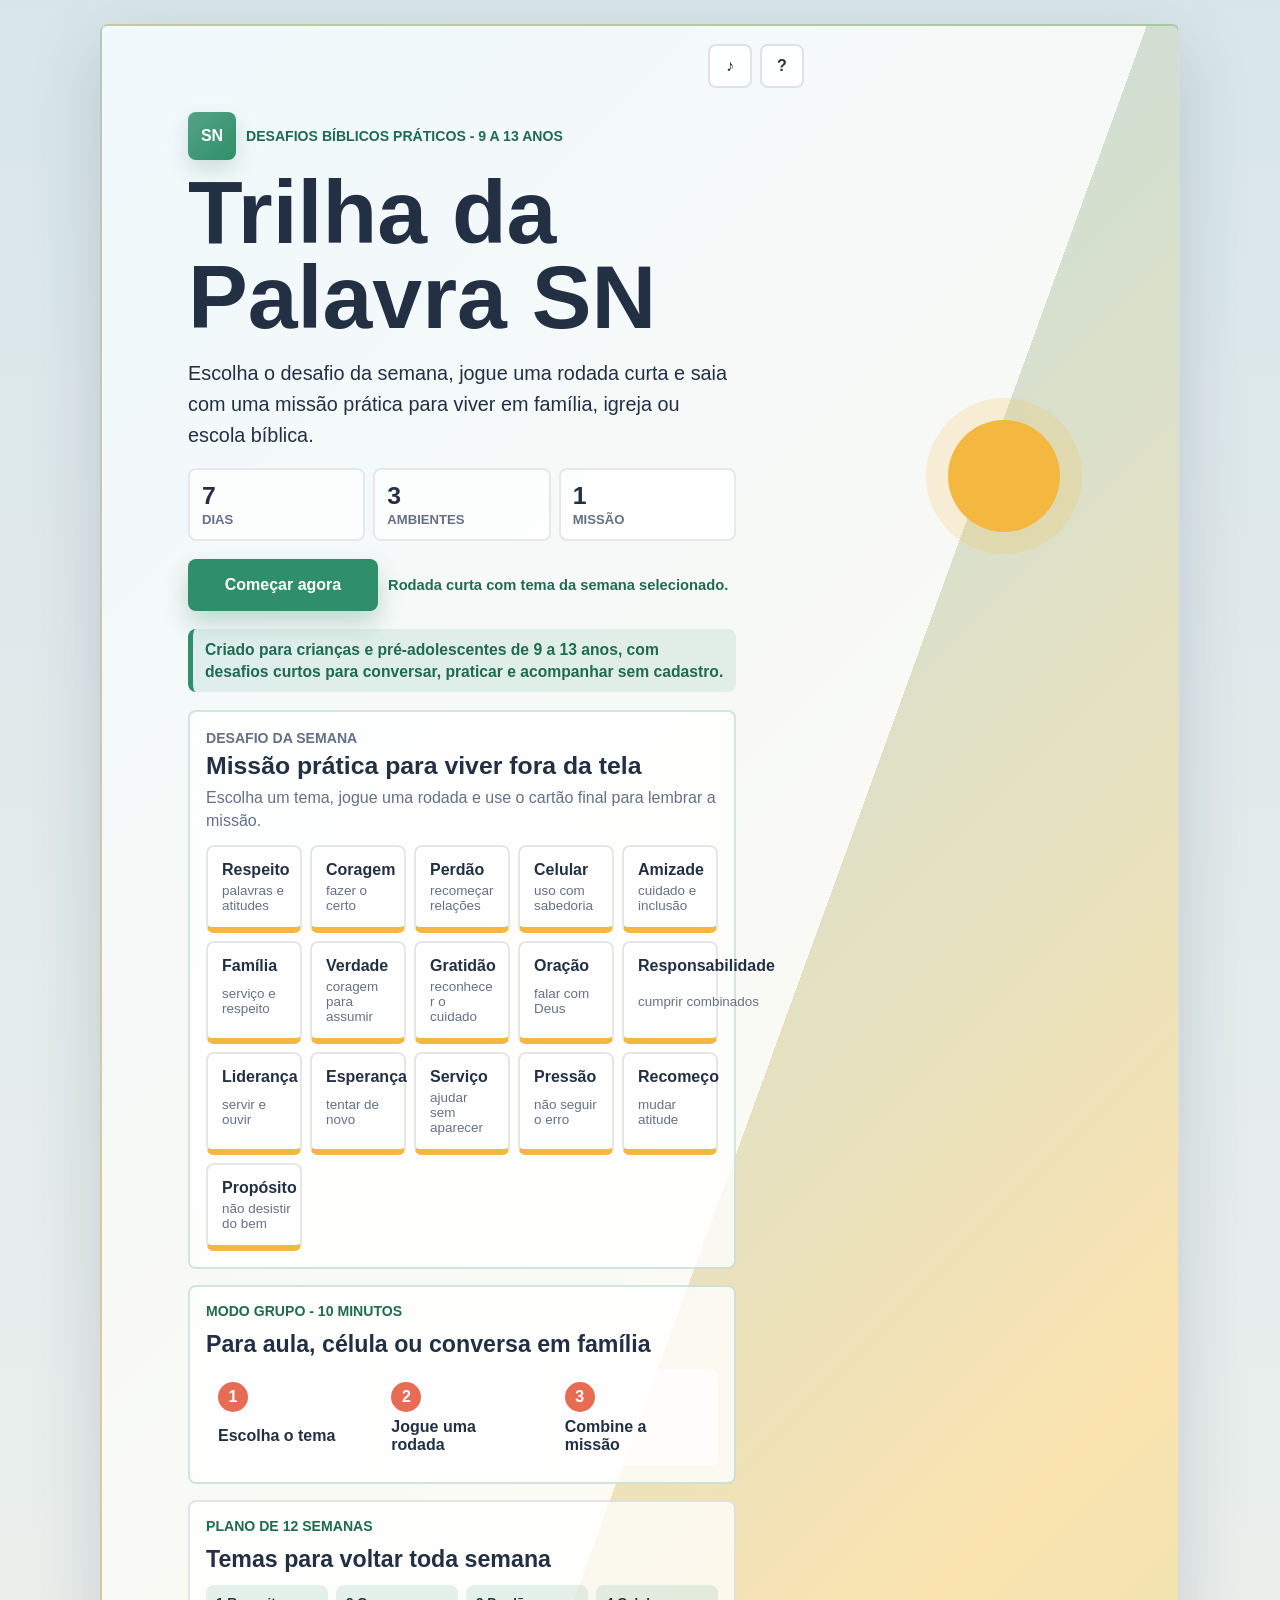
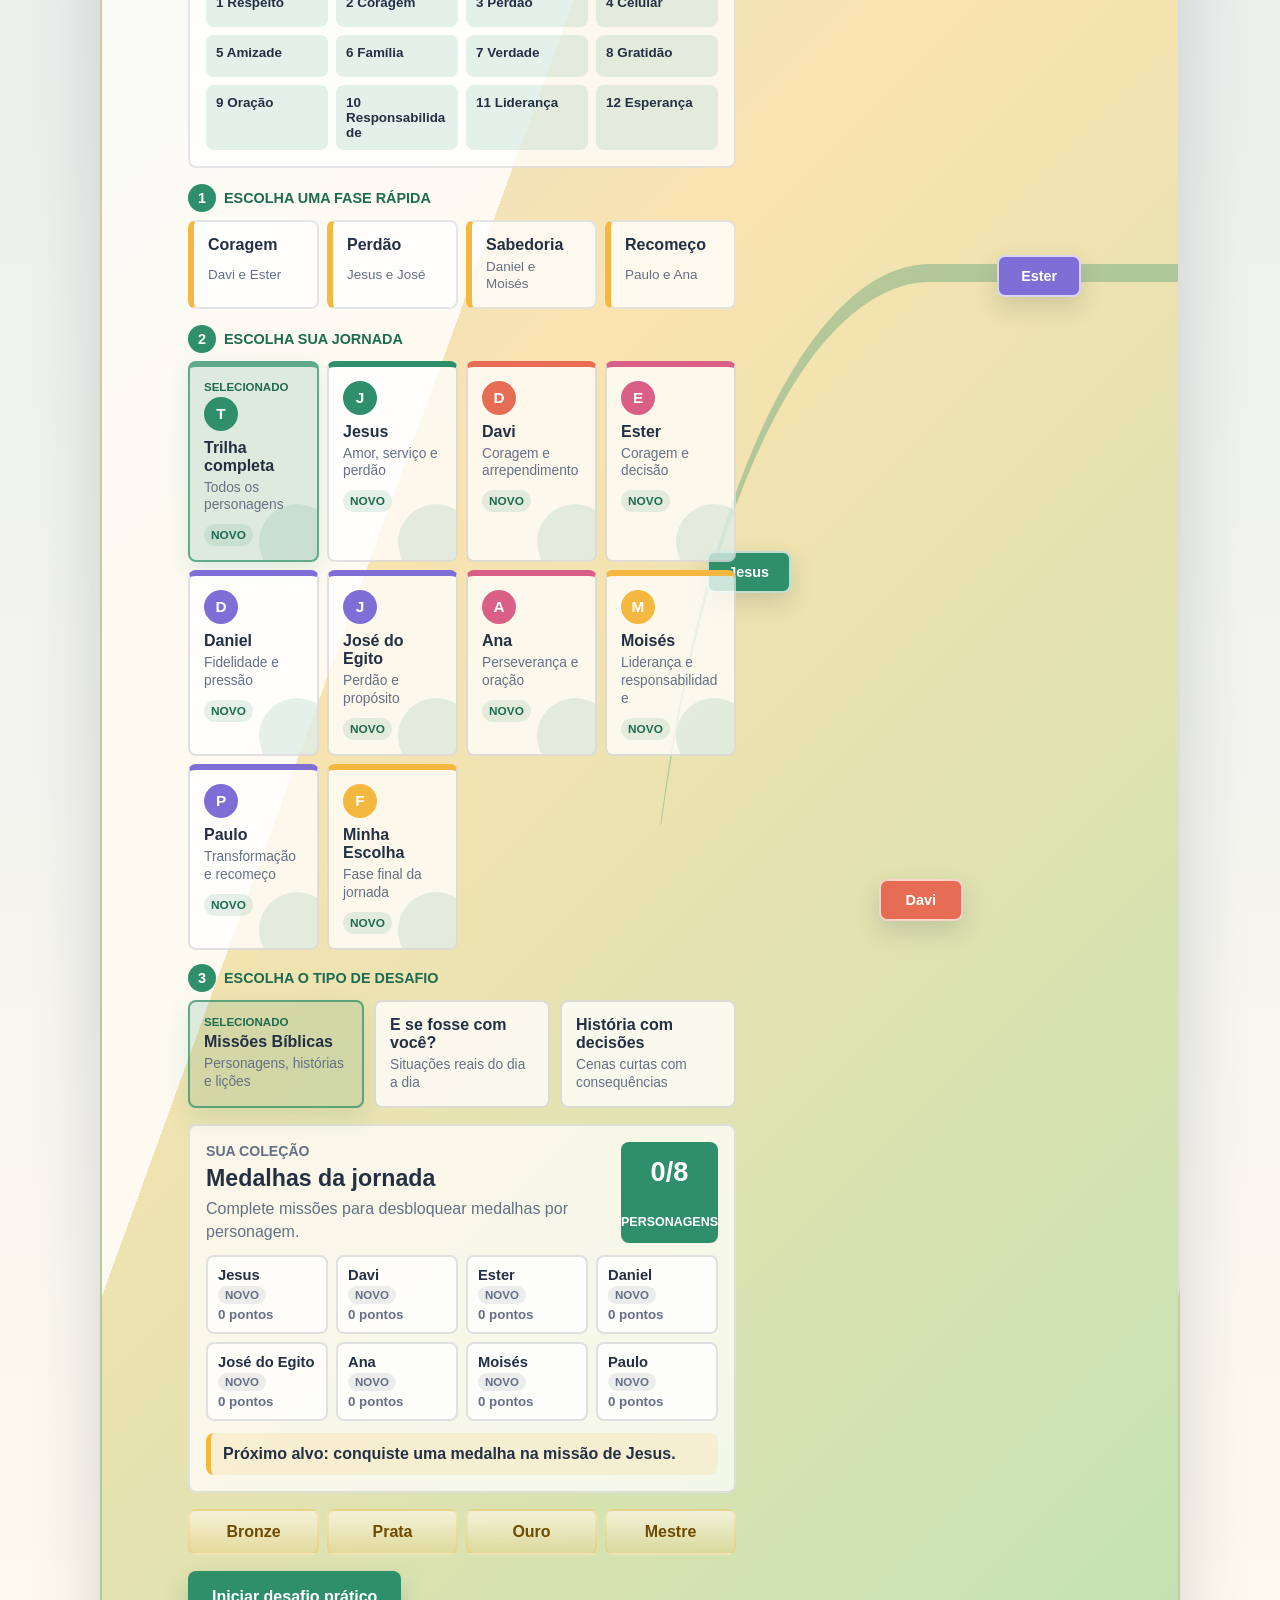
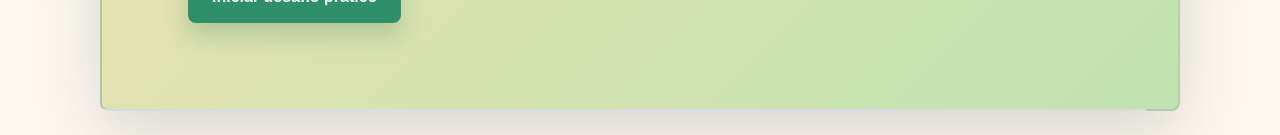
==== index.html @ 9e1eaa2e "Prepare Trilha da Palavra SN for public deployment" ====
﻿<!doctype html>
<html lang="pt-BR">
  <head>
    <meta charset="UTF-8" />
    <meta name="viewport" content="width=device-width, initial-scale=1.0" />
    <meta http-equiv="Cache-Control" content="no-cache, no-store, must-revalidate" />
    <meta http-equiv="Pragma" content="no-cache" />
    <meta http-equiv="Expires" content="0" />
    <title>Trilha da Palavra SN</title>
    <link rel="stylesheet" href="styles.css" />
  </head>
  <body>
    <main class="app">
      <section class="hero" id="startScreen">
        <div class="hero-art" aria-hidden="true">
          <span class="sun"></span><span class="path"></span>
          <span class="marker marker-one">Jesus</span><span class="marker marker-two">Davi</span><span class="marker marker-three">Ester</span>
        </div>
        <div class="hero-content">
          <div class="hero-actions" aria-label="Controles do jogo">
            <button class="icon-button" id="soundToggle" type="button" aria-pressed="false" title="Ativar sons">♪</button>
            <button class="icon-button" id="guideToggle" type="button" aria-expanded="false" aria-controls="guidePanel" title="Modo responsável">?</button>
            <button class="menu-toggle" id="menuToggle" type="button" aria-expanded="false" aria-controls="setupPanel"><span></span><span></span><span></span><strong>Menu</strong></button>
          </div>
          <div class="brand-lockup">
            <span class="brand-mark" aria-hidden="true">SN</span>
            <p class="eyebrow">Desafios bíblicos práticos - 9 a 13 anos</p>
          </div>
          <h1>Trilha da Palavra SN</h1>
          <p class="intro">Escolha o desafio da semana, jogue uma rodada curta e saia com uma missão prática para viver em família, igreja ou escola bíblica.</p>
          <div class="hero-stats" aria-label="Destaques do jogo">
            <span><strong>7</strong> dias</span>
            <span><strong>3</strong> ambientes</span>
            <span><strong>1</strong> missão</span>
          </div>
          <div class="quick-start-panel">
            <button class="primary-button" id="quickStartButton" type="button">Começar agora</button>
            <span>Rodada curta com tema da semana selecionado.</span>
          </div>
          <p class="age-note">Criado para crianças e pré-adolescentes de 9 a 13 anos, com desafios curtos para conversar, praticar e acompanhar sem cadastro.</p>
          <section class="guide-panel hidden" id="guidePanel" aria-labelledby="guideTitle">
            <div>
              <p class="eyebrow">Modo família, igreja e escola</p>
              <h2 id="guideTitle">Roteiro rápido de aplicação</h2>
              <p>O jogo não tem login, chat, anúncios, compras ou coleta de dados pessoais. O progresso fica apenas neste navegador.</p>
            </div>
            <ul>
              <li>Escolha o desafio da semana e jogue uma rodada curta.</li>
              <li>Leia o feedback e combine uma missão prática para os próximos dias.</li>
              <li>No grupo, peça que cada participante conte como viveu a missão.</li>
            </ul>
            <div class="leader-note">
              <strong>Roteiro do líder:</strong>
              <span>2 min para escolher o tema, 5 min para jogar, 3 min para combinar a missão e o retorno da semana.</span>
            </div>
          </section>
          <section class="weekly-panel" aria-labelledby="weeklyTitle">
            <div>
              <p class="eyebrow">Desafio da semana</p>
              <h2 id="weeklyTitle">Missão prática para viver fora da tela</h2>
              <p id="weeklyDescription">Escolha um tema, jogue uma rodada e use o cartão final para lembrar a missão.</p>
            </div>
            <div class="weekly-actions" id="weeklyActions" aria-label="Temas da semana">
              <button class="weekly-card active" type="button" data-weekly="respeito"><strong>Respeito</strong><span>palavras e atitudes</span></button>
              <button class="weekly-card" type="button" data-weekly="coragem"><strong>Coragem</strong><span>fazer o certo</span></button>
              <button class="weekly-card" type="button" data-weekly="perdao"><strong>Perdão</strong><span>recomeçar relações</span></button>
              <button class="weekly-card" type="button" data-weekly="celular"><strong>Celular</strong><span>uso com sabedoria</span></button>
              <button class="weekly-card" type="button" data-weekly="amizade"><strong>Amizade</strong><span>cuidado e inclusão</span></button>
              <button class="weekly-card" type="button" data-weekly="familia"><strong>Família</strong><span>serviço e respeito</span></button>
              <button class="weekly-card" type="button" data-weekly="verdade"><strong>Verdade</strong><span>coragem para assumir</span></button>
              <button class="weekly-card" type="button" data-weekly="gratidao"><strong>Gratidão</strong><span>reconhecer o cuidado</span></button>
              <button class="weekly-card" type="button" data-weekly="oracao"><strong>Oração</strong><span>falar com Deus</span></button>
              <button class="weekly-card" type="button" data-weekly="responsabilidade"><strong>Responsabilidade</strong><span>cumprir combinados</span></button>
              <button class="weekly-card" type="button" data-weekly="lideranca"><strong>Liderança</strong><span>servir e ouvir</span></button>
              <button class="weekly-card" type="button" data-weekly="esperanca"><strong>Esperança</strong><span>tentar de novo</span></button>
              <button class="weekly-card" type="button" data-weekly="servico"><strong>Serviço</strong><span>ajudar sem aparecer</span></button>
              <button class="weekly-card" type="button" data-weekly="pressao"><strong>Pressão</strong><span>não seguir o erro</span></button>
              <button class="weekly-card" type="button" data-weekly="recomeco"><strong>Recomeço</strong><span>mudar atitude</span></button>
              <button class="weekly-card" type="button" data-weekly="proposito"><strong>Propósito</strong><span>não desistir do bem</span></button>
            </div>
          </section>
          <section class="group-panel" aria-labelledby="groupTitle">
            <p class="eyebrow">Modo grupo - 10 minutos</p>
            <h2 id="groupTitle">Para aula, célula ou conversa em família</h2>
            <div class="group-steps" aria-label="Roteiro de aplicação em grupo">
              <span><strong>1</strong> Escolha o tema</span>
              <span><strong>2</strong> Jogue uma rodada</span>
              <span><strong>3</strong> Combine a missão</span>
            </div>
          </section>
          <section class="calendar-panel" aria-labelledby="calendarTitle">
            <p class="eyebrow">Plano de 12 semanas</p>
            <h2 id="calendarTitle">Temas para voltar toda semana</h2>
            <div class="calendar-grid" aria-label="Calendário de desafios">
              <span>1 Respeito</span><span>2 Coragem</span><span>3 Perdão</span><span>4 Celular</span>
              <span>5 Amizade</span><span>6 Família</span><span>7 Verdade</span><span>8 Gratidão</span>
              <span>9 Oração</span><span>10 Responsabilidade</span><span>11 Liderança</span><span>12 Esperança</span>
            </div>
          </section>
          <section class="phase-panel" aria-labelledby="phaseTitle">
            <div class="section-label"><span>1</span><strong id="phaseTitle">Escolha uma fase rápida</strong></div>
            <div class="phase-track" id="phaseTrack" aria-label="Fases rápidas">
              <button class="phase-card" type="button" data-phase="coragem"><strong>Coragem</strong><span>Davi e Ester</span></button>
              <button class="phase-card" type="button" data-phase="perdao"><strong>Perdão</strong><span>Jesus e José</span></button>
              <button class="phase-card" type="button" data-phase="sabedoria"><strong>Sabedoria</strong><span>Daniel e Moisés</span></button>
              <button class="phase-card" type="button" data-phase="recomeco"><strong>Recomeço</strong><span>Paulo e Ana</span></button>
            </div>
          </section>
          <div class="setup-panel" id="setupPanel">
            <div class="section-label"><span>2</span><strong>Escolha sua jornada</strong></div>
            <div class="mission-map" aria-label="Mapa de missões">
              <button class="mission-card active" type="button" data-mission="all" data-accent="trail"><span class="mission-symbol">T</span><strong>Trilha completa</strong><span>Todos os personagens</span><small class="mission-status">Novo</small></button>
              <button class="mission-card" type="button" data-mission="Jesus" data-accent="jesus"><span class="mission-symbol">J</span><strong>Jesus</strong><span>Amor, serviço e perdão</span><small class="mission-status">Novo</small></button>
              <button class="mission-card" type="button" data-mission="Davi" data-accent="davi"><span class="mission-symbol">D</span><strong>Davi</strong><span>Coragem e arrependimento</span><small class="mission-status">Novo</small></button>
              <button class="mission-card" type="button" data-mission="Ester" data-accent="ester"><span class="mission-symbol">E</span><strong>Ester</strong><span>Coragem e decisão</span><small class="mission-status">Novo</small></button>
              <button class="mission-card" type="button" data-mission="Daniel" data-accent="daniel"><span class="mission-symbol">D</span><strong>Daniel</strong><span>Fidelidade e pressão</span><small class="mission-status">Novo</small></button>
              <button class="mission-card" type="button" data-mission="José do Egito" data-accent="jose"><span class="mission-symbol">J</span><strong>José do Egito</strong><span>Perdão e propósito</span><small class="mission-status">Novo</small></button>
              <button class="mission-card" type="button" data-mission="Ana" data-accent="ana"><span class="mission-symbol">A</span><strong>Ana</strong><span>Perseverança e oração</span><small class="mission-status">Novo</small></button>
              <button class="mission-card" type="button" data-mission="Moisés" data-accent="moises"><span class="mission-symbol">M</span><strong>Moisés</strong><span>Liderança e responsabilidade</span><small class="mission-status">Novo</small></button>
              <button class="mission-card" type="button" data-mission="Paulo" data-accent="paulo"><span class="mission-symbol">P</span><strong>Paulo</strong><span>Transformação e recomeço</span><small class="mission-status">Novo</small></button>
              <button class="mission-card" type="button" data-mission="Minha Escolha" data-accent="final"><span class="mission-symbol">F</span><strong>Minha Escolha</strong><span>Fase final da jornada</span><small class="mission-status">Novo</small></button>
            </div>
            <div class="section-label"><span>3</span><strong>Escolha o tipo de desafio</strong></div>
            <div class="mode-picker" aria-label="Escolha o modo de jogo">
              <button class="mode-button active" type="button" data-mode="bible"><strong>Missões Bíblicas</strong><span>Personagens, histórias e lições</span></button>
              <button class="mode-button" type="button" data-mode="life"><strong>E se fosse com você?</strong><span>Situações reais do dia a dia</span></button>
              <button class="mode-button" type="button" data-mode="story"><strong>História com decisões</strong><span>Cenas curtas com consequências</span></button>
            </div>
          </div>
          <section class="collection-panel" aria-labelledby="collectionTitle">
            <div>
              <p class="eyebrow">Sua coleção</p>
              <h2 id="collectionTitle">Medalhas da jornada</h2>
              <p id="collectionSummary">Complete missões para desbloquear medalhas por personagem.</p>
            </div>
            <div class="collection-stats" aria-label="Resumo do progresso">
              <strong id="collectionTotal">0/8</strong>
              <span>personagens</span>
            </div>
            <div class="collection-grid" id="collectionGrid" aria-label="Coleção de personagens"></div>
            <div class="next-goal" id="nextGoal">Próximo alvo: escolha uma missão e busque sua primeira medalha.</div>
          </section>
          <section class="reward-preview" aria-label="Recompensas do jogo">
            <span>Bronze</span><span>Prata</span><span>Ouro</span><span>Mestre</span>
          </section>
          <button class="primary-button" id="startButton">Iniciar desafio prático</button>
        </div>
      </section>
      <section class="game hidden" id="gameScreen" aria-live="polite">
        <header class="topbar"><div><p class="label" id="phaseText">Missão</p><h2 id="themeText">Jesus</h2></div><div class="score-grid"><div class="score" aria-label="Pontuação"><span id="scoreText">0</span><span>pontos</span></div><div class="score streak" aria-label="Sequência de acertos"><span id="streakText">0</span><span>combo</span></div></div></header>
        <section class="mission-strip" aria-label="Resumo do desafio atual">
          <div class="challenge-badge" id="challengeBadge">Desafio da semana</div>
          <div class="stage-track" id="stageTrack" aria-label="Etapas da missão"></div>
        </section>
        <div class="progress-shell" aria-label="Progresso"><div class="progress-bar" id="progressBar"></div></div>
        <article class="question-panel"><p class="question-count" id="questionCount">Pergunta 1 de 10</p><div class="character-scene" id="characterScene"><div class="character-avatar" id="characterAvatar">J</div><div class="speech-bubble"><strong id="characterName">Jesus</strong><span id="characterLine">Escolha uma atitude que mostre amor em ação.</span></div></div><h3 id="questionText"></h3><button class="hint-button" id="hintButton" type="button">Preciso de uma dica</button><div class="hint-box hidden" id="hintBox"></div><div class="answers" id="answers"></div><div class="feedback hidden" id="feedback"></div><button class="next-button hidden" id="nextButton">Próxima</button></article>
      </section>
      <section class="result hidden" id="resultScreen"><div class="reward-burst" aria-hidden="true"><span></span><span></span><span></span></div><div class="result-badge" id="resultScore">0 pontos</div><p class="eyebrow" id="resultLevel">Aprendiz</p><h2 id="resultTitle">Desafio concluído</h2><p id="resultMessage"></p><div class="achievement-list" id="achievementList" aria-label="Conquistas da rodada"></div><div class="mission" id="dailyMission"></div><article class="share-card" id="shareCard" aria-labelledby="shareTitle"><div class="share-ribbon">Trilha da Palavra SN</div><p class="eyebrow">Cartão da missão</p><h3 id="shareTitle">Missão da semana</h3><div class="share-meta"><span id="shareSeal">Selo Aprendiz</span><span id="shareTheme">Desafio Respeito</span></div><p id="shareText">Completei um desafio bíblico prático na Trilha da Palavra SN.</p></article><div class="result-actions"><button class="primary-button" id="downloadShareButton" type="button">Salvar cartão PNG</button><button class="primary-button" id="copyShareButton" type="button">Copiar cartão</button><button class="primary-button" id="continueButton">Continuar jornada</button><button class="secondary-button" id="restartButton">Jogar de novo</button></div></section>
    </main>
    <script src="data.js?v=20260505-4"></script>
    <script src="script.js?v=20260505-4"></script>
  </body>
</html>
---- styles.css ----
:root {
  --ink: #233044;
  --muted: #657086;
  --paper: #fffaf0;
  --leaf: #2f8f6b;
  --leaf-dark: #1f6b51;
  --gold: #f4b73f;
  --coral: #e66d54;
  --water: #4f9ed4;
  --violet: #7f6ed6;
  --rose: #d95f86;
  --sky: #3387b8;
  --line: rgba(35, 48, 68, 0.14);
  --shadow: 0 24px 70px rgba(35, 48, 68, 0.18);
  --mission: #2f8f6b;
  --mission-soft: rgba(47, 143, 107, 0.14);
}

* {
  box-sizing: border-box;
}

body {
  min-height: 100vh;
  margin: 0;
  font-family: Arial, Helvetica, sans-serif;
  color: var(--ink);
  background:
    linear-gradient(180deg, rgba(79, 158, 212, 0.22), rgba(255, 250, 240, 0.78)),
    var(--paper);
}

body[data-screen="game"] {
  background:
    linear-gradient(180deg, rgba(47, 143, 107, 0.12), rgba(255, 250, 240, 0.94)),
    var(--paper);
}

body[data-mission="noe"] {
  --mission: var(--water);
  --mission-soft: rgba(79, 158, 212, 0.16);
}

body[data-mission="moises"] {
  --mission: var(--gold);
  --mission-soft: rgba(244, 183, 63, 0.18);
}

body[data-mission="jesus"] {
  --mission: var(--leaf);
  --mission-soft: rgba(47, 143, 107, 0.16);
}

body[data-mission="paulo"] {
  --mission: var(--violet);
  --mission-soft: rgba(127, 110, 214, 0.16);
}

body[data-mission="joao"] {
  --mission: var(--sky);
  --mission-soft: rgba(51, 135, 184, 0.16);
}

body[data-mission="ester"],
body[data-mission="ana"] {
  --mission: var(--rose);
  --mission-soft: rgba(217, 95, 134, 0.16);
}

body[data-mission="daniel"],
body[data-mission="jose-do-egito"] {
  --mission: var(--violet);
  --mission-soft: rgba(127, 110, 214, 0.16);
}

body[data-mission="minha-escolha"] {
  --mission: var(--gold);
  --mission-soft: rgba(244, 183, 63, 0.18);
}

body[data-mission="davi"],
body[data-mission="cena-de-coragem"] {
  --mission: var(--coral);
  --mission-soft: rgba(230, 109, 84, 0.16);
}

body[data-mission="sansao"] {
  --mission: var(--rose);
  --mission-soft: rgba(217, 95, 134, 0.16);
}

button {
  font: inherit;
}

button:focus-visible {
  outline: 4px solid rgba(244, 183, 63, 0.9);
  outline-offset: 3px;
}

.app {
  min-height: 100vh;
  display: grid;
  place-items: center;
  padding: 24px;
}

.hidden {
  display: none !important;
}

.sr-only {
  position: absolute;
  width: 1px;
  height: 1px;
  overflow: hidden;
  clip: rect(0, 0, 0, 0);
  white-space: nowrap;
}

.hero,
.game,
.result {
  width: min(980px, 100%);
}

.hero {
  position: relative;
  overflow: hidden;
  min-height: min(720px, calc(100vh - 48px));
  border: 2px solid var(--line);
  border-radius: 8px;
  background:
    linear-gradient(110deg, rgba(255, 255, 255, 0.88) 0 46%, rgba(255, 250, 240, 0.36) 46%),
    linear-gradient(135deg, #84cbea, #f7d68c 55%, #9ed58f);
  box-shadow: var(--shadow);
}

.hero-art {
  position: absolute;
  inset: 0;
  pointer-events: none;
}

.sun {
  position: absolute;
  width: 112px;
  height: 112px;
  right: 11%;
  top: 12%;
  border-radius: 50%;
  background: var(--gold);
  box-shadow: 0 0 0 22px rgba(244, 183, 63, 0.18);
}

.path {
  position: absolute;
  right: -4%;
  bottom: -10%;
  width: 54%;
  height: 54%;
  border: 18px solid rgba(47, 143, 107, 0.32);
  border-left: 0;
  border-bottom: 0;
  border-radius: 50% 0 0 0;
}

.marker {
  position: absolute;
  display: grid;
  place-items: center;
  min-width: 84px;
  min-height: 42px;
  padding: 8px 12px;
  border: 2px solid rgba(255, 255, 255, 0.7);
  border-radius: 8px;
  color: white;
  font-size: 0.9rem;
  font-weight: 900;
  background: var(--leaf);
  box-shadow: 0 10px 24px rgba(35, 48, 68, 0.16);
}

.marker-one {
  right: 36%;
  bottom: 34%;
}

.marker-two {
  right: 20%;
  bottom: 24%;
  background: var(--coral);
}

.marker-three {
  right: 9%;
  bottom: 43%;
  background: var(--violet);
}

.hero-content {
  position: relative;
  z-index: 1;
  width: min(650px, 100%);
  padding: clamp(34px, 8vw, 86px);
}

.hero-actions {
  position: absolute;
  top: 18px;
  right: 18px;
  z-index: 4;
  display: flex;
  align-items: center;
  gap: 8px;
}

.icon-button {
  display: grid;
  place-items: center;
  width: 44px;
  height: 44px;
  border: 2px solid var(--line);
  border-radius: 8px;
  color: var(--ink);
  font-weight: 900;
  background: rgba(255, 255, 255, 0.9);
  cursor: pointer;
}

.icon-button[aria-pressed="true"] {
  color: white;
  border-color: var(--leaf);
  background: var(--leaf);
}

.menu-toggle {
  display: none;
}

.brand-lockup {
  display: flex;
  align-items: center;
  gap: 10px;
}

.brand-mark {
  display: grid;
  place-items: center;
  width: 48px;
  height: 48px;
  border-radius: 8px;
  color: white;
  font-weight: 900;
  background:
    linear-gradient(135deg, rgba(255, 255, 255, 0.18), transparent),
    var(--leaf);
  box-shadow: 0 10px 22px rgba(31, 107, 81, 0.18);
}

.eyebrow,
.label,
.question-count {
  margin: 0;
  color: var(--leaf-dark);
  font-size: 0.88rem;
  font-weight: 900;
  text-transform: uppercase;
  letter-spacing: 0;
}

h1,
h2,
h3,
p,
span {
  overflow-wrap: anywhere;
}

h1 {
  max-width: 11ch;
  margin: 10px 0 18px;
  font-size: clamp(3rem, 7vw, 5.8rem);
  line-height: 0.95;
  letter-spacing: 0;
}

.intro {
  max-width: 570px;
  margin: 0 0 18px;
  color: var(--ink);
  font-size: clamp(1.05rem, 2.2vw, 1.24rem);
  line-height: 1.55;
}

.age-note {
  max-width: 560px;
  margin: 0 0 18px;
  padding: 10px 12px;
  border-left: 5px solid var(--leaf);
  border-radius: 8px;
  color: var(--leaf-dark);
  font-size: 0.98rem;
  font-weight: 800;
  line-height: 1.35;
  background: rgba(47, 143, 107, 0.11);
}

.quick-start-panel {
  display: flex;
  align-items: center;
  flex-wrap: wrap;
  gap: 10px;
  max-width: 560px;
  margin: 0 0 18px;
}

.quick-start-panel .primary-button {
  min-width: 190px;
}

.quick-start-panel span {
  color: var(--leaf-dark);
  font-size: 0.92rem;
  font-weight: 900;
  line-height: 1.3;
}

.hero-stats {
  display: grid;
  grid-template-columns: repeat(3, minmax(0, 1fr));
  gap: 8px;
  max-width: 560px;
  margin: 0 0 18px;
}

.hero-stats span {
  display: grid;
  gap: 2px;
  min-height: 68px;
  padding: 12px;
  border: 2px solid rgba(35, 48, 68, 0.1);
  border-radius: 8px;
  color: var(--muted);
  font-size: 0.82rem;
  font-weight: 900;
  text-transform: uppercase;
  background: rgba(255, 255, 255, 0.72);
}

.hero-stats strong {
  color: var(--ink);
  font-size: 1.55rem;
}

.guide-panel,
.weekly-panel,
.group-panel,
.phase-panel,
.reward-preview {
  max-width: 720px;
  margin: 16px 0;
}

.weekly-panel,
.group-panel,
.guide-panel {
  display: grid;
  gap: 12px;
  padding: 16px;
  border: 2px solid rgba(47, 143, 107, 0.22);
  border-radius: 8px;
  background: rgba(255, 255, 255, 0.78);
}

.guide-panel h2 {
  margin: 4px 0 6px;
  font-size: 1.45rem;
}

.guide-panel p,
.guide-panel ul {
  margin: 0;
  color: var(--muted);
  line-height: 1.45;
}

.guide-panel ul {
  padding-left: 18px;
}

.leader-note {
  display: grid;
  gap: 4px;
  padding: 12px;
  border-left: 5px solid var(--coral);
  border-radius: 8px;
  background: rgba(230, 109, 84, 0.12);
}

.leader-note strong {
  color: var(--ink);
}

.leader-note span {
  color: var(--muted);
  line-height: 1.35;
}

.weekly-panel h2 {
  margin: 4px 0 6px;
  font-size: 1.55rem;
}

.weekly-panel p {
  margin: 0;
  color: var(--muted);
  line-height: 1.45;
}

.weekly-actions {
  display: grid;
  grid-template-columns: repeat(5, minmax(0, 1fr));
  gap: 8px;
}

.weekly-card {
  display: grid;
  gap: 4px;
  min-height: 78px;
  padding: 14px;
  border: 2px solid rgba(35, 48, 68, 0.12);
  border-bottom: 6px solid var(--gold);
  border-radius: 8px;
  color: var(--ink);
  text-align: left;
  background: rgba(255, 255, 255, 0.78);
  cursor: pointer;
}

.weekly-card strong {
  font-size: 1rem;
}

.weekly-card span {
  color: var(--muted);
  font-size: 0.84rem;
}

.weekly-card.active {
  border-color: rgba(47, 143, 107, 0.72);
  border-bottom-color: var(--leaf);
  background: rgba(47, 143, 107, 0.14);
}

.group-panel h2 {
  margin: 0;
  font-size: 1.45rem;
}

.group-steps {
  display: grid;
  grid-template-columns: repeat(3, minmax(0, 1fr));
  gap: 8px;
}

.group-steps span {
  display: grid;
  gap: 6px;
  min-height: 72px;
  padding: 12px;
  border-radius: 8px;
  color: var(--ink);
  font-weight: 900;
  background: rgba(255, 255, 255, 0.74);
}

.group-steps strong {
  display: grid;
  place-items: center;
  width: 30px;
  height: 30px;
  border-radius: 50%;
  color: white;
  background: var(--coral);
}

.calendar-panel {
  display: grid;
  gap: 12px;
  max-width: 720px;
  margin: 16px 0;
  padding: 16px;
  border: 2px solid rgba(35, 48, 68, 0.12);
  border-radius: 8px;
  background: rgba(255, 255, 255, 0.74);
}

.calendar-panel h2 {
  margin: 0;
  font-size: 1.45rem;
}

.calendar-grid {
  display: grid;
  grid-template-columns: repeat(4, minmax(0, 1fr));
  gap: 8px;
}

.calendar-grid span {
  min-height: 42px;
  padding: 10px;
  border-radius: 8px;
  color: var(--ink);
  font-size: 0.84rem;
  font-weight: 900;
  background: rgba(47, 143, 107, 0.12);
}

.phase-track {
  display: grid;
  grid-template-columns: repeat(4, minmax(0, 1fr));
  gap: 8px;
}

.phase-card {
  display: grid;
  gap: 4px;
  min-height: 88px;
  padding: 14px;
  border: 2px solid rgba(35, 48, 68, 0.12);
  border-left: 6px solid var(--gold);
  border-radius: 8px;
  color: var(--ink);
  text-align: left;
  background: rgba(255, 255, 255, 0.78);
  cursor: pointer;
}

.phase-card strong {
  font-size: 1rem;
}

.phase-card span {
  color: var(--muted);
  font-size: 0.84rem;
  line-height: 1.3;
}

.phase-card.active {
  border-color: rgba(47, 143, 107, 0.72);
  border-left-color: var(--leaf);
  background: rgba(47, 143, 107, 0.14);
}

.section-label {
  display: flex;
  align-items: center;
  gap: 8px;
  margin: 14px 0 8px;
  color: var(--leaf-dark);
  font-size: 0.9rem;
  font-weight: 900;
  text-transform: uppercase;
}

.section-label span {
  display: grid;
  place-items: center;
  width: 28px;
  height: 28px;
  border-radius: 50%;
  color: white;
  background: var(--leaf);
}

.mode-picker {
  display: grid;
  grid-template-columns: repeat(3, minmax(0, 1fr));
  gap: 10px;
  max-width: 620px;
  margin-bottom: 14px;
}

.setup-panel {
  display: block;
}

.mission-map {
  display: grid;
  grid-template-columns: repeat(4, minmax(0, 1fr));
  gap: 8px;
  max-width: 720px;
  margin-bottom: 12px;
}

.mode-button,
.mission-card {
  display: grid;
  gap: 4px;
  padding: 14px;
  border: 2px solid var(--line);
  border-radius: 8px;
  color: var(--ink);
  text-align: left;
  background: rgba(255, 255, 255, 0.76);
  cursor: pointer;
}

.mode-button {
  min-height: 86px;
}

.mission-card {
  position: relative;
  align-content: start;
  min-height: 118px;
  overflow: hidden;
  border-top-width: 6px;
}

.mission-status {
  position: relative;
  z-index: 1;
  width: fit-content;
  margin-top: 6px;
  padding: 4px 7px;
  border-radius: 999px;
  color: var(--leaf-dark) !important;
  font-size: 0.74rem !important;
  font-weight: 900;
  text-transform: uppercase;
  background: rgba(47, 143, 107, 0.12);
}

.mission-card::after {
  position: absolute;
  right: -18px;
  bottom: -20px;
  width: 76px;
  height: 76px;
  border-radius: 50%;
  background: rgba(47, 143, 107, 0.12);
  content: "";
}

.mission-card[data-accent="trail"] {
  border-top-color: var(--leaf);
}

.mission-card[data-accent="noe"] {
  border-top-color: var(--water);
}

.mission-card[data-accent="moises"] {
  border-top-color: var(--gold);
}

.mission-card[data-accent="jesus"] {
  border-top-color: var(--leaf);
}

.mission-card[data-accent="paulo"] {
  border-top-color: var(--violet);
}

.mission-card[data-accent="joao"] {
  border-top-color: var(--sky);
}

.mission-card[data-accent="davi"] {
  border-top-color: var(--coral);
}

.mission-card[data-accent="sansao"] {
  border-top-color: var(--rose);
}

.mission-card[data-accent="ester"],
.mission-card[data-accent="ana"] {
  border-top-color: var(--rose);
}

.mission-card[data-accent="daniel"],
.mission-card[data-accent="jose"] {
  border-top-color: var(--violet);
}

.mission-card[data-accent="final"] {
  border-top-color: var(--gold);
}

.mission-symbol {
  display: grid;
  place-items: center;
  width: 34px;
  height: 34px;
  margin-bottom: 4px;
  border-radius: 50%;
  color: white !important;
  font-size: 0.96rem !important;
  font-weight: 900;
  background: var(--ink);
}

.mission-card[data-accent="trail"] .mission-symbol {
  background: var(--leaf);
}

.mission-card[data-accent="noe"] .mission-symbol {
  background: var(--water);
}

.mission-card[data-accent="moises"] .mission-symbol {
  background: var(--gold);
}

.mission-card[data-accent="jesus"] .mission-symbol {
  background: var(--leaf);
}

.mission-card[data-accent="paulo"] .mission-symbol {
  background: var(--violet);
}

.mission-card[data-accent="joao"] .mission-symbol {
  background: var(--sky);
}

.mission-card[data-accent="davi"] .mission-symbol {
  background: var(--coral);
}

.mission-card[data-accent="sansao"] .mission-symbol {
  background: var(--rose);
}

.mission-card[data-accent="ester"] .mission-symbol,
.mission-card[data-accent="ana"] .mission-symbol {
  background: var(--rose);
}

.mission-card[data-accent="daniel"] .mission-symbol,
.mission-card[data-accent="jose"] .mission-symbol {
  background: var(--violet);
}

.mission-card[data-accent="final"] .mission-symbol {
  background: var(--gold);
}

.mode-button strong,
.mission-card strong {
  font-size: 1rem;
}

.mode-button span,
.mission-card span {
  color: var(--muted);
  font-size: 0.86rem;
  line-height: 1.3;
}

.mode-button.active,
.mission-card.active {
  border-color: rgba(47, 143, 107, 0.72);
  background: rgba(47, 143, 107, 0.14);
  box-shadow: 0 10px 24px rgba(47, 143, 107, 0.14);
}

.mode-button.active::before,
.mission-card.active::before {
  color: var(--leaf-dark);
  font-size: 0.72rem;
  font-weight: 900;
  text-transform: uppercase;
  content: "Selecionado";
}

.primary-button,
.secondary-button,
.next-button,
.answer-button {
  min-height: 52px;
  border: 0;
  border-radius: 8px;
  cursor: pointer;
  transition: transform 160ms ease, box-shadow 160ms ease, background 160ms ease;
}

.primary-button,
.next-button {
  padding: 14px 24px;
  color: white;
  font-weight: 900;
  background: var(--leaf);
  box-shadow: 0 12px 24px rgba(31, 107, 81, 0.24);
}

.secondary-button {
  padding: 14px 24px;
  border: 2px solid var(--line);
  color: var(--ink);
  font-weight: 900;
  background: rgba(255, 255, 255, 0.82);
}

.primary-button:hover,
.next-button:hover,
.answer-button:hover:not(:disabled) {
  transform: translateY(-2px);
}

.collection-panel {
  display: grid;
  grid-template-columns: 1fr auto;
  gap: 12px;
  max-width: 720px;
  margin: 16px 0;
  padding: 16px;
  border: 2px solid rgba(35, 48, 68, 0.12);
  border-radius: 8px;
  background: rgba(255, 255, 255, 0.72);
}

.reward-preview {
  display: grid;
  grid-template-columns: repeat(4, minmax(0, 1fr));
  gap: 8px;
}

.reward-preview span {
  display: grid;
  place-items: center;
  min-height: 46px;
  border: 2px solid rgba(244, 183, 63, 0.24);
  border-radius: 8px;
  color: #6f4b00;
  font-weight: 900;
  background:
    linear-gradient(180deg, rgba(255, 255, 255, 0.62), transparent),
    rgba(244, 183, 63, 0.18);
}

.collection-panel h2 {
  margin: 4px 0 6px;
  font-size: 1.45rem;
}

.collection-panel p {
  margin: 0;
  color: var(--muted);
  line-height: 1.4;
}

.collection-stats {
  display: grid;
  place-items: center;
  min-width: 92px;
  min-height: 82px;
  border-radius: 8px;
  color: white;
  font-weight: 900;
  background: var(--leaf);
}

.collection-stats strong {
  font-size: 1.7rem;
}

.collection-stats span {
  font-size: 0.78rem;
  text-transform: uppercase;
}

.collection-grid {
  grid-column: 1 / -1;
  display: grid;
  grid-template-columns: repeat(4, minmax(0, 1fr));
  gap: 8px;
}

.collection-item {
  display: grid;
  gap: 3px;
  min-height: 78px;
  padding: 10px;
  border: 2px solid var(--line);
  border-radius: 8px;
  color: var(--ink);
  text-align: left;
  background: rgba(255, 255, 255, 0.78);
  cursor: pointer;
}

.collection-item strong {
  font-size: 0.92rem;
}

.collection-item span {
  width: fit-content;
  padding: 3px 7px;
  border-radius: 999px;
  color: var(--muted);
  font-size: 0.72rem;
  font-weight: 900;
  text-transform: uppercase;
  background: rgba(35, 48, 68, 0.08);
}

.collection-item small {
  color: var(--muted);
  font-weight: 800;
}

.collection-item.bronze span {
  color: #7a421f;
  background: rgba(180, 106, 54, 0.2);
}

.collection-item.prata span {
  color: #4d5c6e;
  background: rgba(111, 128, 148, 0.18);
}

.collection-item.ouro span {
  color: #6f4b00;
  background: rgba(244, 183, 63, 0.24);
}

.next-goal {
  grid-column: 1 / -1;
  padding: 10px 12px;
  border-left: 5px solid var(--gold);
  border-radius: 8px;
  color: var(--ink);
  font-weight: 900;
  line-height: 1.35;
  background: rgba(244, 183, 63, 0.14);
}

.game {
  display: grid;
  gap: 16px;
}

.mission-strip {
  display: grid;
  grid-template-columns: auto 1fr;
  align-items: center;
  gap: 12px;
  padding: 12px;
  border: 2px solid rgba(35, 48, 68, 0.12);
  border-radius: 8px;
  background: rgba(255, 255, 255, 0.82);
  box-shadow: 0 12px 26px rgba(35, 48, 68, 0.08);
}

.challenge-badge {
  display: grid;
  place-items: center;
  min-height: 46px;
  padding: 10px 14px;
  border-radius: 8px;
  color: white;
  font-weight: 900;
  text-transform: uppercase;
  background:
    linear-gradient(135deg, rgba(255, 255, 255, 0.16), transparent),
    var(--mission);
}

.stage-track {
  display: grid;
  grid-template-columns: repeat(6, minmax(0, 1fr));
  gap: 8px;
}

.stage-dot {
  display: grid;
  place-items: center;
  min-height: 42px;
  border: 2px solid rgba(35, 48, 68, 0.12);
  border-radius: 8px;
  color: var(--muted);
  font-size: 0.78rem;
  font-weight: 900;
  background: rgba(255, 255, 255, 0.74);
}

.stage-dot.done {
  color: var(--ink);
  border-color: rgba(244, 183, 63, 0.9);
  background: var(--gold);
}

.stage-dot.current {
  color: white;
  border-color: rgba(255, 255, 255, 0.74);
  background: var(--coral);
}

.topbar,
.question-panel,
.result {
  border: 2px solid var(--line);
  border-radius: 8px;
  background: rgba(255, 255, 255, 0.92);
  box-shadow: var(--shadow);
}

.topbar {
  display: flex;
  align-items: center;
  justify-content: space-between;
  gap: 16px;
  padding: 18px 20px;
  overflow: hidden;
  border-color: rgba(35, 48, 68, 0.12);
  background:
    linear-gradient(90deg, rgba(255, 255, 255, 0.96), rgba(255, 255, 255, 0.88)),
    linear-gradient(135deg, var(--mission), transparent);
}

.topbar::before {
  display: block;
  width: 10px;
  align-self: stretch;
  border-radius: 999px;
  background: var(--mission);
  content: "";
}

.topbar h2 {
  margin: 4px 0 0;
  font-size: clamp(1.4rem, 4vw, 2.1rem);
}

.score-grid {
  display: grid;
  grid-template-columns: repeat(2, minmax(96px, 1fr));
  gap: 10px;
}

.score {
  display: grid;
  place-items: center;
  min-height: 76px;
  padding: 10px;
  border-radius: 8px;
  color: white;
  font-weight: 900;
  background:
    linear-gradient(180deg, rgba(255, 255, 255, 0.16), transparent),
    var(--coral);
  box-shadow: inset 0 -4px 0 rgba(0, 0, 0, 0.1);
}

.score.streak {
  background: var(--violet);
}

.score span:first-child {
  font-size: 2rem;
}

.score span:last-child {
  font-size: 0.84rem;
  text-transform: uppercase;
}

.progress-shell {
  height: 18px;
  overflow: hidden;
  border: 2px solid rgba(35, 48, 68, 0.12);
  border-radius: 8px;
  background: rgba(255, 255, 255, 0.74);
  box-shadow: 0 12px 26px rgba(35, 48, 68, 0.08);
}

.progress-bar {
  width: 0%;
  height: 100%;
  background: linear-gradient(90deg, var(--mission), var(--gold), var(--coral));
  transition: width 220ms ease;
}

.question-panel {
  position: relative;
  overflow: hidden;
  padding: clamp(20px, 5vw, 36px);
  border-color: rgba(255, 255, 255, 0.32);
  background:
    linear-gradient(180deg, rgba(255, 255, 255, 0.97), rgba(255, 255, 255, 0.9)),
    var(--mission-soft);
}

.question-panel::before {
  position: absolute;
  inset: 0 0 auto;
  height: 8px;
  background: linear-gradient(90deg, var(--mission), var(--gold));
  content: "";
}

.question-panel h3 {
  margin: 12px 0 20px;
  font-size: clamp(1.45rem, 3.5vw, 2.35rem);
  line-height: 1.16;
}

.character-scene {
  display: grid;
  grid-template-columns: auto 1fr;
  align-items: center;
  gap: 14px;
  margin: 14px 0 18px;
}

.character-avatar {
  display: grid;
  place-items: center;
  align-content: center;
  gap: 2px;
  width: 72px;
  height: 72px;
  border: 4px solid rgba(255, 255, 255, 0.84);
  border-radius: 50%;
  color: white;
  font-size: 1.9rem;
  font-weight: 900;
  background:
    linear-gradient(180deg, rgba(255, 255, 255, 0.18), transparent),
    var(--mission);
  box-shadow: 0 14px 28px rgba(35, 48, 68, 0.18);
  animation: avatarFloat 3.4s ease-in-out infinite;
}

.character-avatar span {
  display: block;
  color: white;
  font-size: 1.75rem;
  line-height: 1;
}

.character-avatar small {
  display: block;
  max-width: 58px;
  color: rgba(255, 255, 255, 0.92);
  font-size: 0.56rem;
  font-weight: 900;
  line-height: 1;
  text-align: center;
  text-transform: uppercase;
}

.speech-bubble {
  position: relative;
  display: grid;
  gap: 3px;
  padding: 14px 16px;
  border: 2px solid var(--line);
  border-radius: 8px;
  background: rgba(255, 255, 255, 0.88);
}

.speech-bubble::before {
  position: absolute;
  left: -9px;
  top: 24px;
  width: 16px;
  height: 16px;
  border-left: 2px solid var(--line);
  border-bottom: 2px solid var(--line);
  background: rgba(255, 255, 255, 0.88);
  transform: rotate(45deg);
  content: "";
}

.speech-bubble strong {
  color: var(--mission);
  font-size: 0.95rem;
  text-transform: uppercase;
}

.speech-bubble span {
  color: var(--ink);
  font-weight: 800;
  line-height: 1.35;
}

.answers {
  display: grid;
  grid-template-columns: repeat(3, minmax(0, 1fr));
  gap: 12px;
}

.answer-button {
  display: grid;
  grid-template-columns: auto 1fr;
  align-items: center;
  gap: 12px;
  min-height: 96px;
  padding: 16px;
  border: 2px solid var(--line);
  color: var(--ink);
  font-weight: 900;
  line-height: 1.25;
  text-align: left;
  background:
    linear-gradient(180deg, white, rgba(255, 255, 255, 0.86)),
    var(--mission-soft);
  box-shadow: 0 10px 22px rgba(35, 48, 68, 0.08);
}

.answer-letter {
  display: grid;
  place-items: center;
  width: 36px;
  height: 36px;
  border-radius: 50%;
  color: white;
  font-size: 0.92rem;
  background: var(--mission);
}

.answer-button.correct {
  border-color: var(--leaf);
  background: rgba(47, 143, 107, 0.14);
}

.hint-button {
  min-height: 44px;
  margin: 0 0 14px;
  padding: 10px 14px;
  border: 2px solid rgba(244, 183, 63, 0.58);
  border-radius: 8px;
  color: var(--ink);
  font-weight: 900;
  background: rgba(244, 183, 63, 0.16);
  cursor: pointer;
}

.hint-button:disabled {
  cursor: default;
  opacity: 0.7;
}

.hint-box {
  margin: 0 0 14px;
  padding: 13px 14px;
  border-left: 6px solid var(--gold);
  border-radius: 8px;
  color: var(--ink);
  font-weight: 800;
  line-height: 1.4;
  background: rgba(244, 183, 63, 0.16);
}

.answer-button.wrong {
  border-color: var(--coral);
  background: rgba(230, 109, 84, 0.14);
}

.answer-button:disabled {
  cursor: default;
}

.feedback {
  display: grid;
  gap: 8px;
  margin-top: 18px;
  padding: 16px;
  border-left: 6px solid var(--mission);
  border-radius: 8px;
  color: var(--ink);
  background: var(--mission-soft);
  line-height: 1.45;
}

.feedback strong {
  font-size: 1.04rem;
}

.feedback em {
  color: var(--leaf-dark);
  font-style: normal;
  font-weight: 900;
}

.next-button {
  margin-top: 18px;
}

.result {
  display: grid;
  position: relative;
  justify-items: center;
  gap: 14px;
  padding: clamp(28px, 6vw, 54px);
  text-align: center;
  overflow: hidden;
}

.reward-burst {
  position: absolute;
  inset: 0;
  pointer-events: none;
}

.reward-burst span {
  position: absolute;
  display: block;
  width: 80px;
  height: 80px;
  border: 16px solid rgba(244, 183, 63, 0.24);
  border-radius: 50%;
}

.reward-burst span:nth-child(1) {
  left: 10%;
  top: 12%;
}

.reward-burst span:nth-child(2) {
  right: 12%;
  top: 18%;
  border-color: rgba(47, 143, 107, 0.2);
}

.reward-burst span:nth-child(3) {
  right: 20%;
  bottom: 8%;
  border-color: rgba(127, 110, 214, 0.2);
}

.result-badge {
  display: grid;
  place-items: center;
  min-width: 154px;
  min-height: 154px;
  padding: 22px;
  border-radius: 50%;
  color: white;
  font-size: 1.34rem;
  font-weight: 900;
  background: var(--water);
  box-shadow: 0 16px 34px rgba(79, 158, 212, 0.3);
}

.result h2 {
  margin: 0;
  font-size: clamp(2rem, 5vw, 3rem);
}

.result p {
  max-width: 660px;
  margin: 0;
  color: var(--muted);
  font-size: 1.12rem;
  line-height: 1.55;
}

.achievement-list {
  display: grid;
  grid-template-columns: repeat(3, minmax(0, 1fr));
  gap: 10px;
  width: min(680px, 100%);
}

.achievement {
  display: grid;
  gap: 4px;
  min-height: 92px;
  padding: 14px;
  border: 2px solid var(--line);
  border-radius: 8px;
  background: rgba(255, 255, 255, 0.82);
}

.achievement strong {
  color: var(--ink);
}

.achievement span {
  color: var(--muted);
  font-size: 0.92rem;
  line-height: 1.35;
}

.mission {
  display: grid;
  gap: 6px;
  width: min(620px, 100%);
  padding: 16px;
  border: 2px solid rgba(47, 143, 107, 0.24);
  border-radius: 8px;
  background: rgba(47, 143, 107, 0.1);
}

.share-card {
  position: relative;
  display: grid;
  gap: 8px;
  width: min(620px, 100%);
  overflow: hidden;
  padding: 48px 20px 20px;
  border: 2px solid rgba(244, 183, 63, 0.34);
  border-radius: 8px;
  background:
    linear-gradient(135deg, rgba(244, 183, 63, 0.24), rgba(47, 143, 107, 0.16)),
    rgba(255, 255, 255, 0.9);
}

.share-ribbon {
  position: absolute;
  inset: 0 0 auto;
  display: flex;
  align-items: center;
  justify-content: center;
  min-height: 34px;
  color: white;
  font-size: 0.82rem;
  font-weight: 900;
  text-transform: uppercase;
  background: linear-gradient(90deg, var(--leaf), var(--water), var(--violet));
}

.share-card h3 {
  margin: 0;
  font-size: 1.6rem;
}

.share-card p {
  margin: 0;
}

.share-meta {
  display: flex;
  flex-wrap: wrap;
  justify-content: center;
  gap: 8px;
}

.share-meta span {
  padding: 7px 10px;
  border-radius: 999px;
  color: var(--ink);
  font-size: 0.82rem;
  font-weight: 900;
  background: rgba(255, 255, 255, 0.72);
}

.mission strong {
  color: var(--leaf-dark);
  text-transform: uppercase;
}

.result-actions {
  display: flex;
  flex-wrap: wrap;
  justify-content: center;
  gap: 10px;
}

@media (min-width: 1025px) {
  .hero,
  .game,
  .result {
    width: min(1080px, 100%);
  }

  .hero-content {
    width: min(720px, 100%);
  }
}

@media (min-width: 769px) and (max-width: 1024px) {
  .app {
    padding: 20px;
  }

  .hero,
  .game,
  .result {
    width: min(940px, 100%);
  }

  .hero {
    min-height: auto;
  }

  .hero-content {
    width: min(760px, 100%);
    padding: 42px;
  }

  .mission-map {
    grid-template-columns: repeat(2, minmax(0, 1fr));
  }

  .phase-track,
  .weekly-actions,
  .group-steps,
  .calendar-grid,
  .reward-preview {
    grid-template-columns: repeat(2, minmax(0, 1fr));
  }

  .collection-grid {
    grid-template-columns: repeat(2, minmax(0, 1fr));
  }

  .answers {
    grid-template-columns: repeat(2, minmax(0, 1fr));
  }
}

@media (max-width: 768px) {
  .app {
    padding: 8px;
  }

  .hero {
    min-height: calc(100vh - 28px);
    background:
      linear-gradient(180deg, rgba(255, 255, 255, 0.86), rgba(255, 250, 240, 0.58)),
      linear-gradient(135deg, #84cbea, #f7d68c 55%, #9ed58f);
  }

  .hero-content {
    padding: 76px 18px 24px;
  }

  .hero-actions {
    left: 18px;
    right: 18px;
    justify-content: flex-end;
  }

  .menu-toggle {
    display: grid;
    grid-template-columns: 20px auto;
    align-items: center;
    gap: 8px;
    min-height: 44px;
    padding: 9px 12px;
    border: 2px solid var(--line);
    border-radius: 8px;
    color: var(--ink);
    font-weight: 900;
    background: rgba(255, 255, 255, 0.88);
  }

  .menu-toggle span {
    grid-column: 1;
    display: block;
    width: 20px;
    height: 2px;
    border-radius: 999px;
    background: var(--ink);
  }

  .menu-toggle strong {
    grid-column: 2;
    grid-row: 1 / 4;
    font-size: 0.88rem;
  }

  .setup-panel {
    display: none;
  }

  .setup-panel.open {
    display: block;
  }

  .sun {
    width: 82px;
    height: 82px;
    right: 8%;
    top: 7%;
  }

  .marker,
  .path {
    display: none;
  }

  .topbar {
    align-items: stretch;
    flex-direction: column;
    gap: 8px;
    padding: 10px 12px;
  }

  .mission-strip,
  .stage-track {
    grid-template-columns: 1fr;
  }

  .mission-strip {
    gap: 8px;
    padding: 8px;
  }

  .challenge-badge {
    min-height: 34px;
    padding: 7px 10px;
    font-size: 0.78rem;
  }

  .stage-track {
    grid-template-columns: repeat(6, minmax(0, 1fr));
    gap: 5px;
  }

  .stage-dot {
    min-height: 28px;
  }

  .topbar::before {
    width: 100%;
    height: 5px;
  }

  .answers,
  .mode-picker,
  .mission-map,
  .phase-track,
  .weekly-actions,
  .group-steps,
  .calendar-grid,
  .hero-stats,
  .reward-preview,
  .collection-panel,
  .collection-grid,
  .achievement-list {
    grid-template-columns: 1fr;
  }

  .score-grid {
    grid-template-columns: repeat(2, minmax(0, 1fr));
    gap: 8px;
  }

  .topbar h2 {
    font-size: 1.12rem;
    line-height: 1.18;
  }

  .label,
  .question-count {
    font-size: 0.74rem;
  }

  .collection-stats {
    justify-items: start;
    min-width: 0;
    min-height: auto;
    padding: 12px;
  }

  .character-scene {
    grid-template-columns: auto 1fr;
    gap: 9px;
    margin: 8px 0 10px;
  }

  .speech-bubble::before {
    display: none;
  }

  .score {
    min-height: 42px;
    padding: 7px;
  }

  .score span:first-child {
    font-size: 1.25rem;
  }

  .score span:last-child {
    font-size: 0.66rem;
  }

  .game {
    gap: 8px;
  }

  .progress-shell {
    height: 12px;
  }

  .question-panel {
    padding: 14px 12px;
  }

  .question-panel::before {
    height: 5px;
  }

  .question-panel h3 {
    margin: 8px 0 10px;
    font-size: 1.13rem;
    line-height: 1.25;
  }

  .character-avatar {
    width: 48px;
    height: 48px;
    border-width: 3px;
  }

  .character-avatar span {
    font-size: 1.18rem;
  }

  .character-avatar small {
    max-width: 42px;
    font-size: 0.44rem;
  }

  .speech-bubble {
    padding: 9px 10px;
  }

  .speech-bubble strong {
    font-size: 0.74rem;
  }

  .speech-bubble span {
    font-size: 0.86rem;
    line-height: 1.25;
  }

  .hint-button {
    min-height: 38px;
    margin-bottom: 8px;
    padding: 8px 10px;
    font-size: 0.9rem;
  }

  .answers {
    gap: 8px;
  }

  .answer-button {
    min-height: 58px;
    padding: 10px;
    gap: 9px;
    line-height: 1.2;
  }

  .answer-letter {
    width: 30px;
    height: 30px;
  }

  .feedback {
    gap: 6px;
    margin-top: 10px;
    padding: 10px;
    line-height: 1.34;
  }

  .next-button {
    width: 100%;
    margin-top: 10px;
  }
}

@keyframes avatarFloat {
  0%,
  100% {
    transform: translateY(0);
  }

  50% {
    transform: translateY(-4px);
  }
}

@media (prefers-reduced-motion: reduce) {
  *,
  *::before,
  *::after {
    scroll-behavior: auto !important;
    transition-duration: 0.01ms !important;
    animation-duration: 0.01ms !important;
    animation-iteration-count: 1 !important;
  }
}
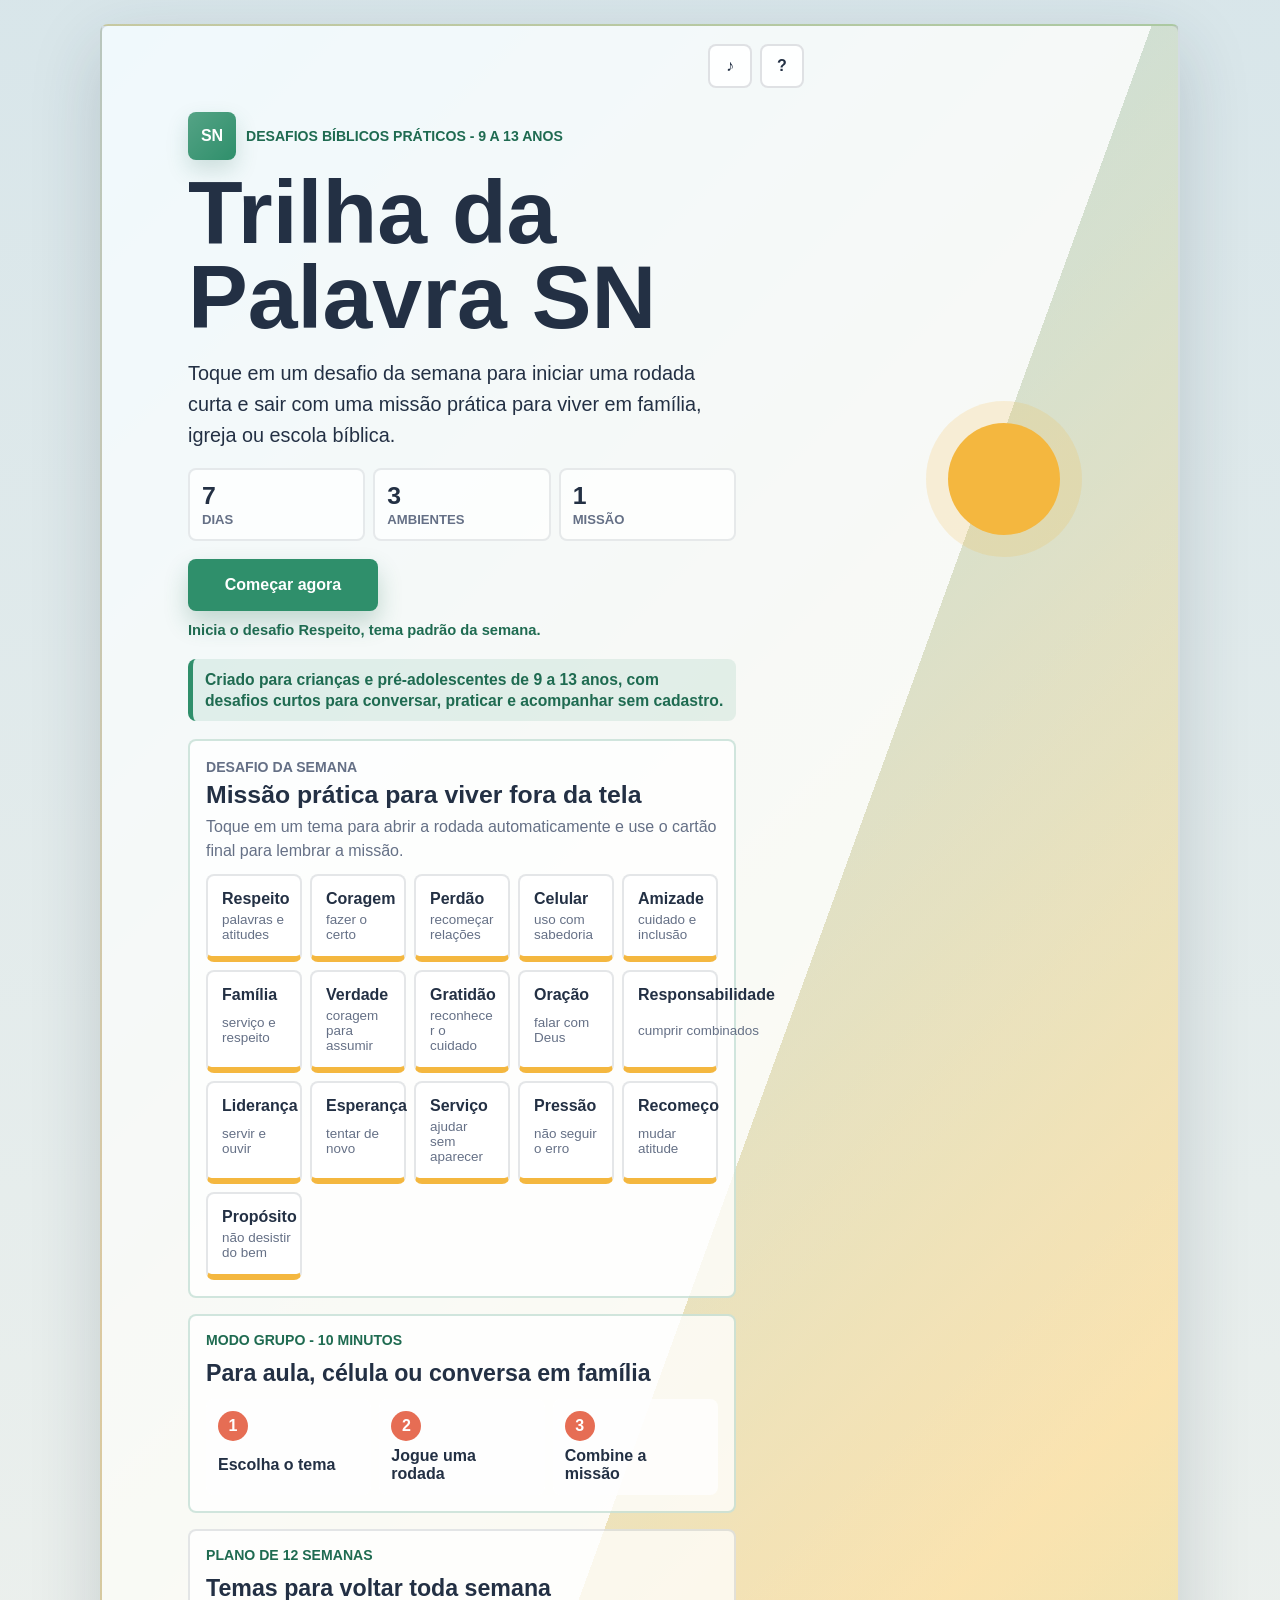
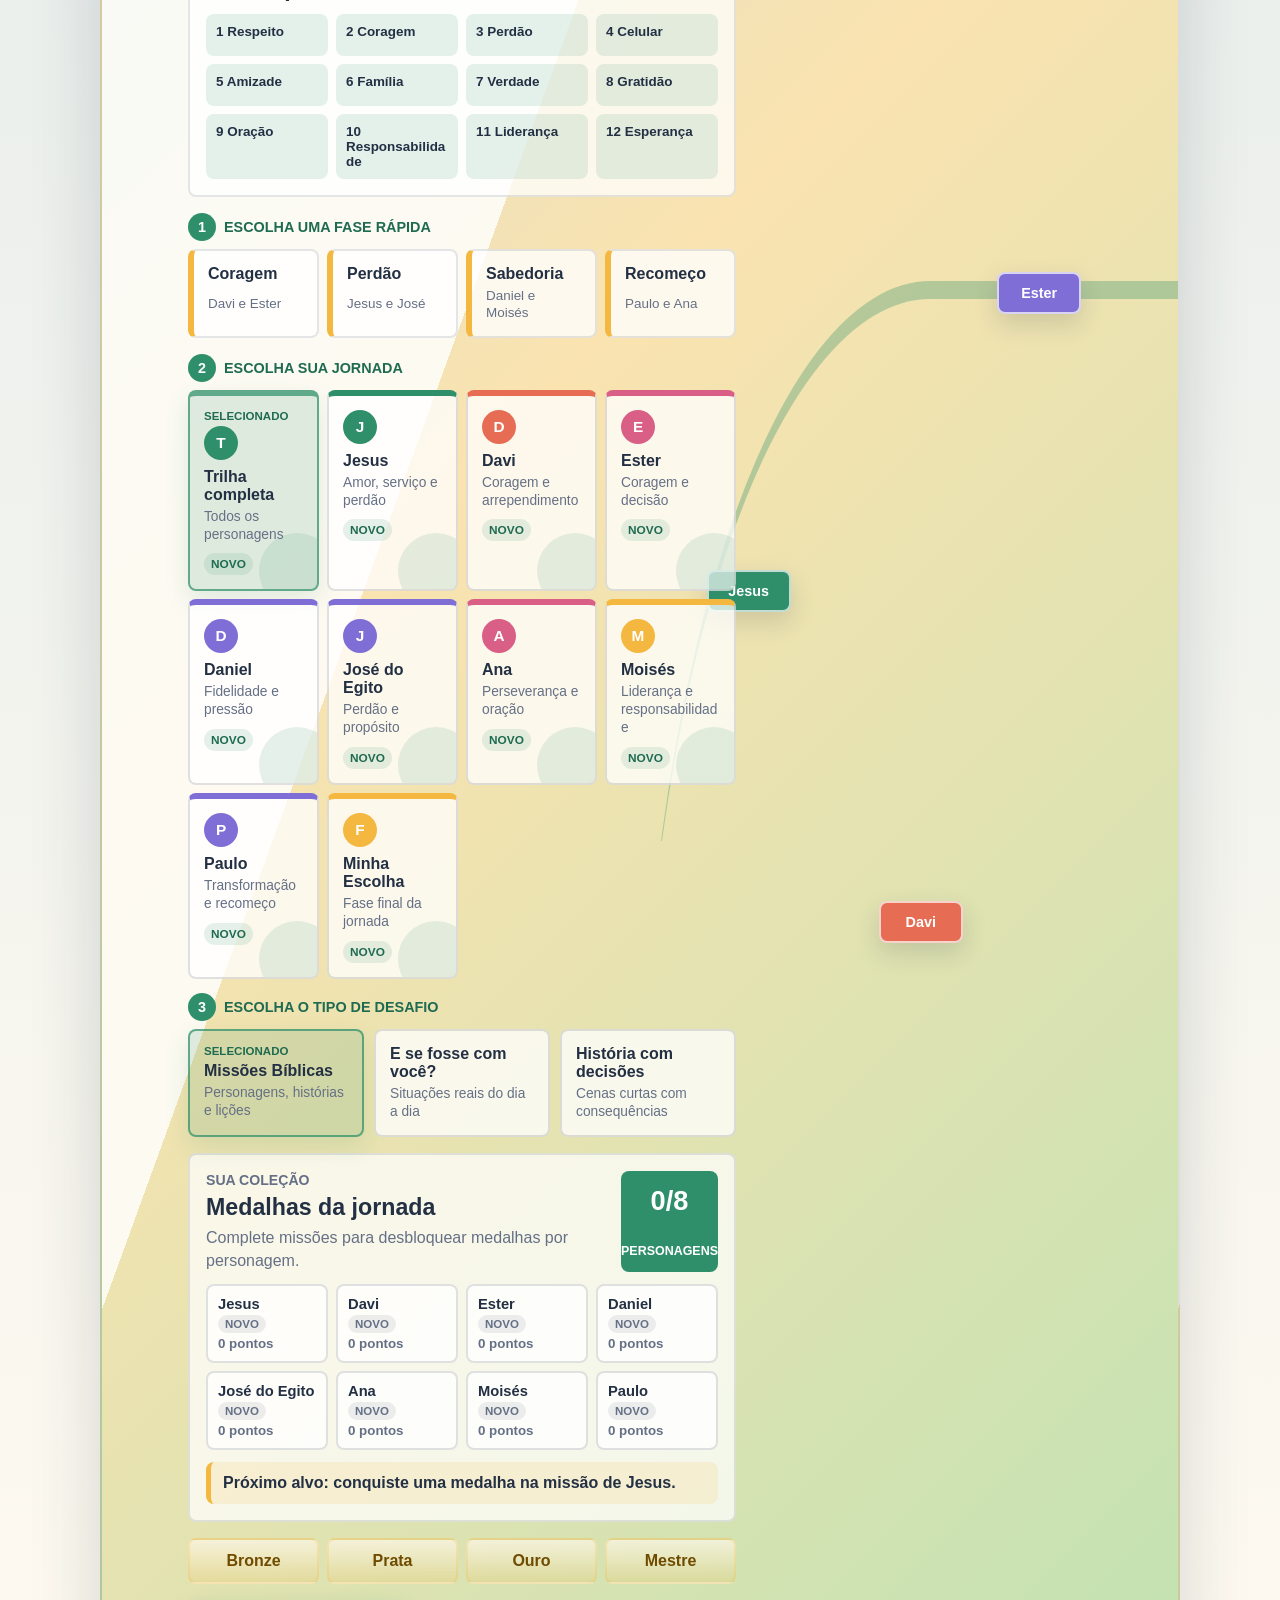
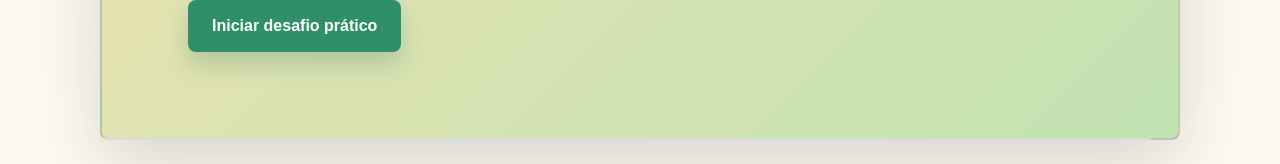
==== commit fa676287: "Start weekly challenge from theme cards" ====
--- a/index.html
+++ b/index.html
@@ -27,7 +27,7 @@
             <p class="eyebrow">Desafios bíblicos práticos - 9 a 13 anos</p>
           </div>
           <h1>Trilha da Palavra SN</h1>
-          <p class="intro">Escolha o desafio da semana, jogue uma rodada curta e saia com uma missão prática para viver em família, igreja ou escola bíblica.</p>
+          <p class="intro">Toque em um desafio da semana para iniciar uma rodada curta e sair com uma missão prática para viver em família, igreja ou escola bíblica.</p>
           <div class="hero-stats" aria-label="Destaques do jogo">
             <span><strong>7</strong> dias</span>
             <span><strong>3</strong> ambientes</span>
@@ -35,7 +35,7 @@
           </div>
           <div class="quick-start-panel">
             <button class="primary-button" id="quickStartButton" type="button">Começar agora</button>
-            <span>Rodada curta com tema da semana selecionado.</span>
+            <span>Inicia o desafio Respeito, tema padrão da semana.</span>
           </div>
           <p class="age-note">Criado para crianças e pré-adolescentes de 9 a 13 anos, com desafios curtos para conversar, praticar e acompanhar sem cadastro.</p>
           <section class="guide-panel hidden" id="guidePanel" aria-labelledby="guideTitle">
@@ -58,7 +58,7 @@
             <div>
               <p class="eyebrow">Desafio da semana</p>
               <h2 id="weeklyTitle">Missão prática para viver fora da tela</h2>
-              <p id="weeklyDescription">Escolha um tema, jogue uma rodada e use o cartão final para lembrar a missão.</p>
+              <p id="weeklyDescription">Toque em um tema para abrir a rodada automaticamente e use o cartão final para lembrar a missão.</p>
             </div>
             <div class="weekly-actions" id="weeklyActions" aria-label="Temas da semana">
               <button class="weekly-card active" type="button" data-weekly="respeito"><strong>Respeito</strong><span>palavras e atitudes</span></button>
@@ -157,7 +157,7 @@
       </section>
       <section class="result hidden" id="resultScreen"><div class="reward-burst" aria-hidden="true"><span></span><span></span><span></span></div><div class="result-badge" id="resultScore">0 pontos</div><p class="eyebrow" id="resultLevel">Aprendiz</p><h2 id="resultTitle">Desafio concluído</h2><p id="resultMessage"></p><div class="achievement-list" id="achievementList" aria-label="Conquistas da rodada"></div><div class="mission" id="dailyMission"></div><article class="share-card" id="shareCard" aria-labelledby="shareTitle"><div class="share-ribbon">Trilha da Palavra SN</div><p class="eyebrow">Cartão da missão</p><h3 id="shareTitle">Missão da semana</h3><div class="share-meta"><span id="shareSeal">Selo Aprendiz</span><span id="shareTheme">Desafio Respeito</span></div><p id="shareText">Completei um desafio bíblico prático na Trilha da Palavra SN.</p></article><div class="result-actions"><button class="primary-button" id="downloadShareButton" type="button">Salvar cartão PNG</button><button class="primary-button" id="copyShareButton" type="button">Copiar cartão</button><button class="primary-button" id="continueButton">Continuar jornada</button><button class="secondary-button" id="restartButton">Jogar de novo</button></div></section>
     </main>
-    <script src="data.js?v=20260505-4"></script>
-    <script src="script.js?v=20260505-4"></script>
+    <script src="data.js?v=20260505-5"></script>
+    <script src="script.js?v=20260505-5"></script>
   </body>
 </html>
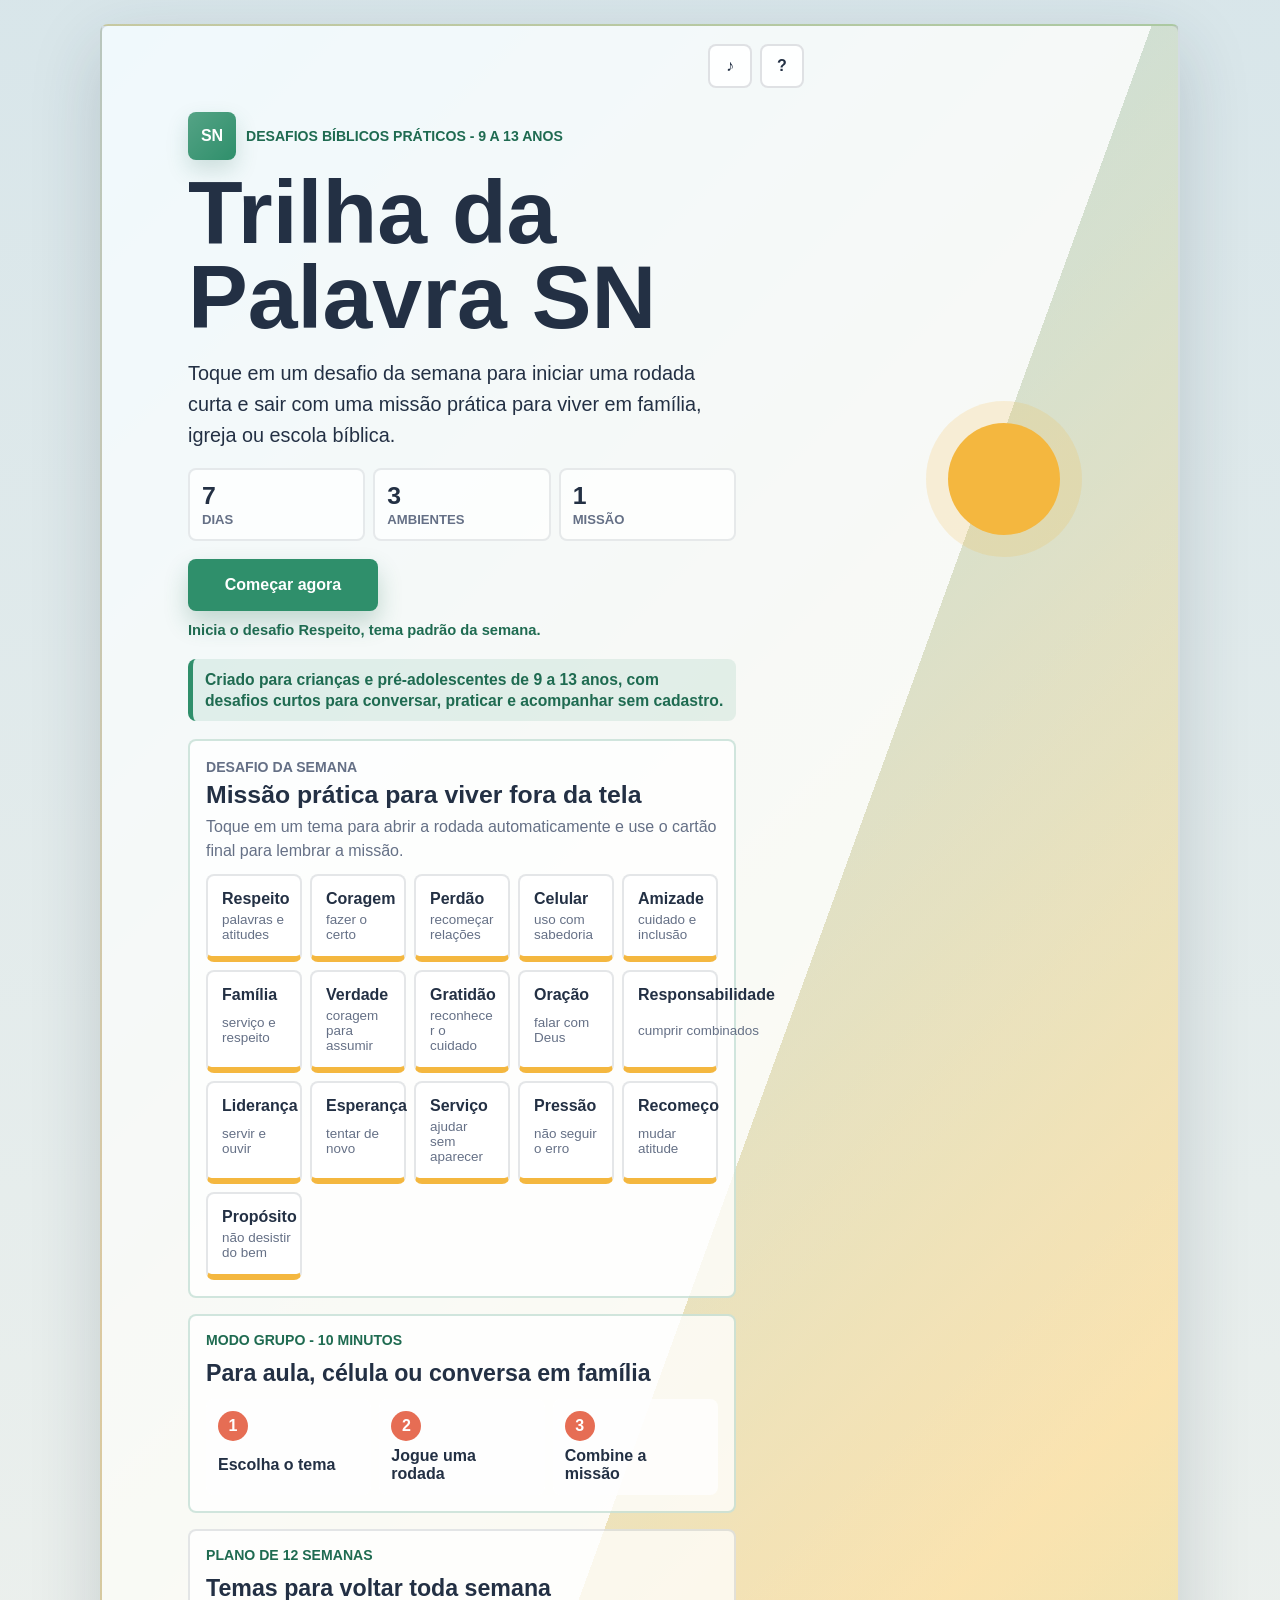
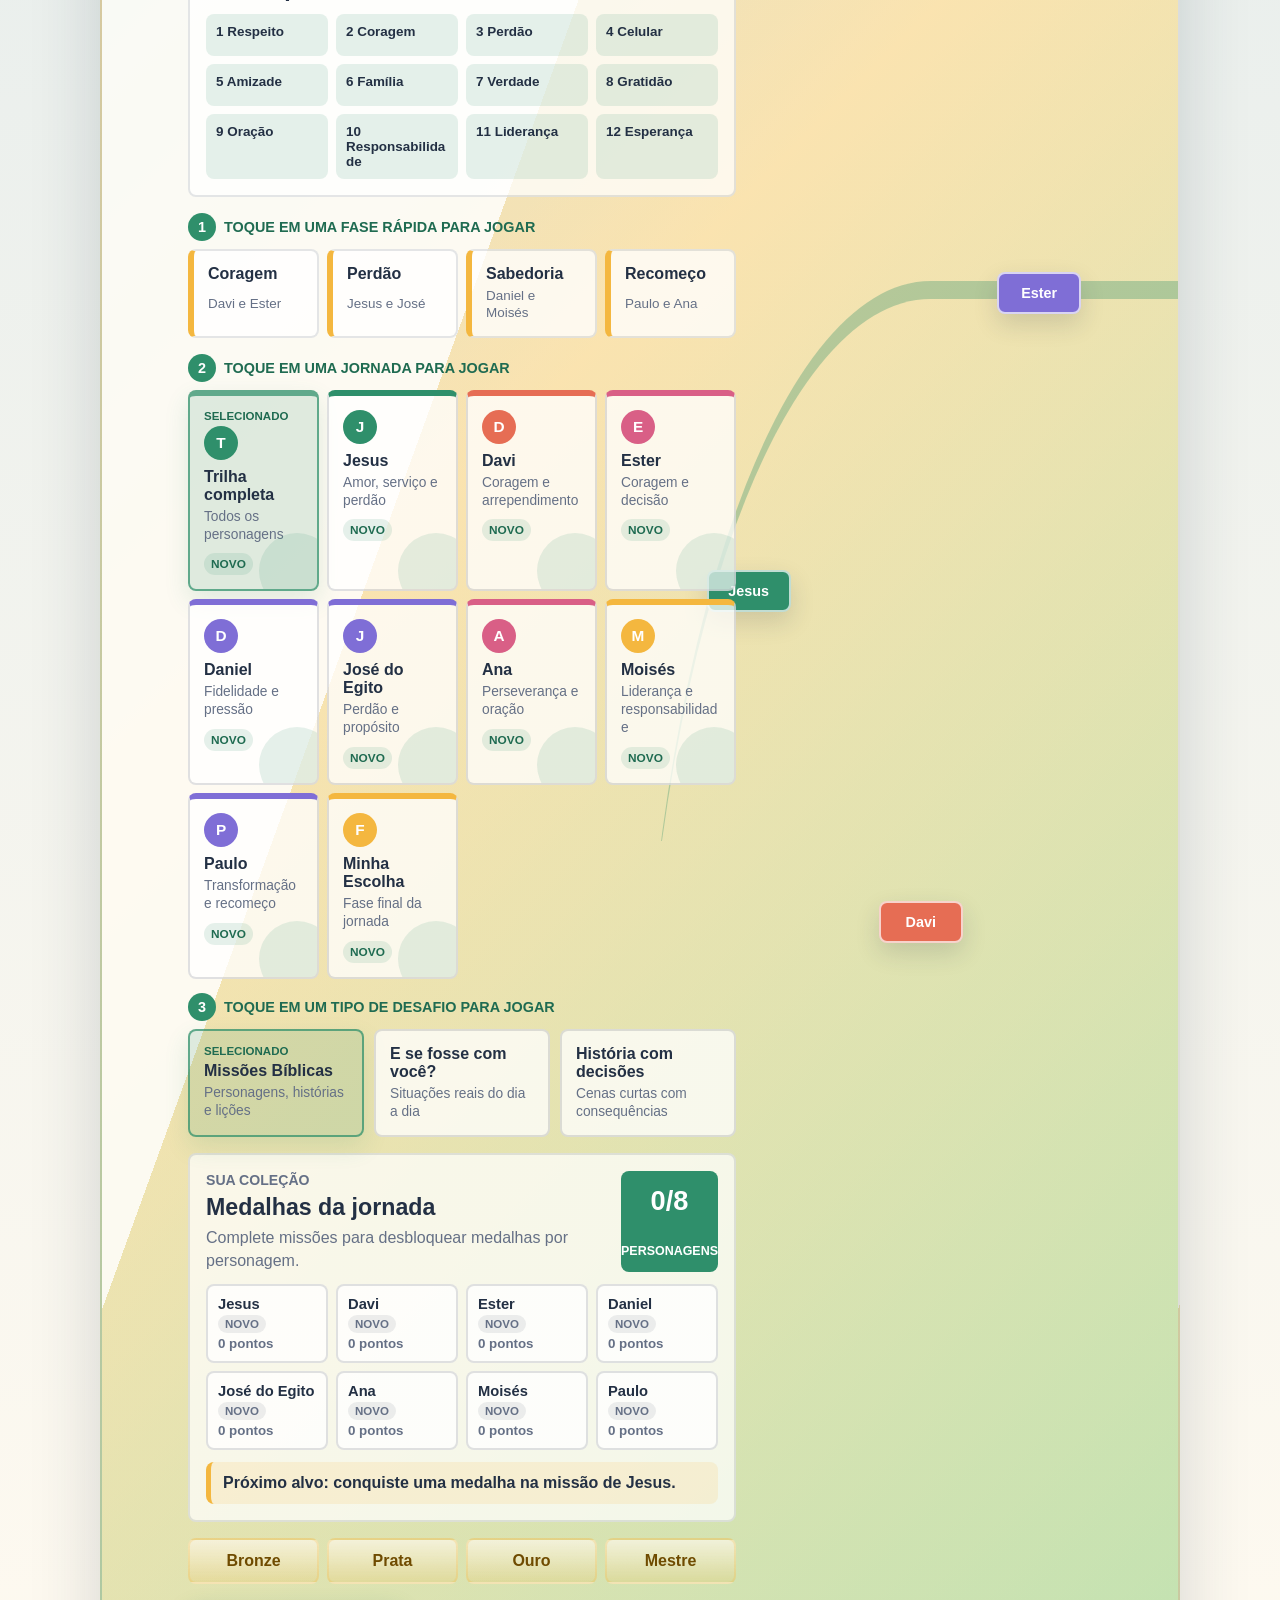
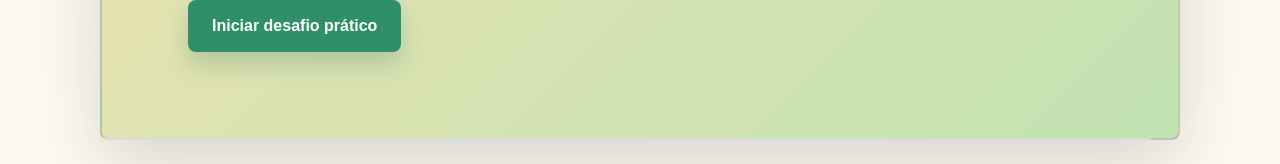
==== commit 3c7e849f: "Start all setup cards directly" ====
--- a/index.html
+++ b/index.html
@@ -98,7 +98,7 @@
             </div>
           </section>
           <section class="phase-panel" aria-labelledby="phaseTitle">
-            <div class="section-label"><span>1</span><strong id="phaseTitle">Escolha uma fase rápida</strong></div>
+            <div class="section-label"><span>1</span><strong id="phaseTitle">Toque em uma fase rápida para jogar</strong></div>
             <div class="phase-track" id="phaseTrack" aria-label="Fases rápidas">
               <button class="phase-card" type="button" data-phase="coragem"><strong>Coragem</strong><span>Davi e Ester</span></button>
               <button class="phase-card" type="button" data-phase="perdao"><strong>Perdão</strong><span>Jesus e José</span></button>
@@ -107,7 +107,7 @@
             </div>
           </section>
           <div class="setup-panel" id="setupPanel">
-            <div class="section-label"><span>2</span><strong>Escolha sua jornada</strong></div>
+            <div class="section-label"><span>2</span><strong>Toque em uma jornada para jogar</strong></div>
             <div class="mission-map" aria-label="Mapa de missões">
               <button class="mission-card active" type="button" data-mission="all" data-accent="trail"><span class="mission-symbol">T</span><strong>Trilha completa</strong><span>Todos os personagens</span><small class="mission-status">Novo</small></button>
               <button class="mission-card" type="button" data-mission="Jesus" data-accent="jesus"><span class="mission-symbol">J</span><strong>Jesus</strong><span>Amor, serviço e perdão</span><small class="mission-status">Novo</small></button>
@@ -120,7 +120,7 @@
               <button class="mission-card" type="button" data-mission="Paulo" data-accent="paulo"><span class="mission-symbol">P</span><strong>Paulo</strong><span>Transformação e recomeço</span><small class="mission-status">Novo</small></button>
               <button class="mission-card" type="button" data-mission="Minha Escolha" data-accent="final"><span class="mission-symbol">F</span><strong>Minha Escolha</strong><span>Fase final da jornada</span><small class="mission-status">Novo</small></button>
             </div>
-            <div class="section-label"><span>3</span><strong>Escolha o tipo de desafio</strong></div>
+            <div class="section-label"><span>3</span><strong>Toque em um tipo de desafio para jogar</strong></div>
             <div class="mode-picker" aria-label="Escolha o modo de jogo">
               <button class="mode-button active" type="button" data-mode="bible"><strong>Missões Bíblicas</strong><span>Personagens, histórias e lições</span></button>
               <button class="mode-button" type="button" data-mode="life"><strong>E se fosse com você?</strong><span>Situações reais do dia a dia</span></button>
@@ -157,7 +157,7 @@
       </section>
       <section class="result hidden" id="resultScreen"><div class="reward-burst" aria-hidden="true"><span></span><span></span><span></span></div><div class="result-badge" id="resultScore">0 pontos</div><p class="eyebrow" id="resultLevel">Aprendiz</p><h2 id="resultTitle">Desafio concluído</h2><p id="resultMessage"></p><div class="achievement-list" id="achievementList" aria-label="Conquistas da rodada"></div><div class="mission" id="dailyMission"></div><article class="share-card" id="shareCard" aria-labelledby="shareTitle"><div class="share-ribbon">Trilha da Palavra SN</div><p class="eyebrow">Cartão da missão</p><h3 id="shareTitle">Missão da semana</h3><div class="share-meta"><span id="shareSeal">Selo Aprendiz</span><span id="shareTheme">Desafio Respeito</span></div><p id="shareText">Completei um desafio bíblico prático na Trilha da Palavra SN.</p></article><div class="result-actions"><button class="primary-button" id="downloadShareButton" type="button">Salvar cartão PNG</button><button class="primary-button" id="copyShareButton" type="button">Copiar cartão</button><button class="primary-button" id="continueButton">Continuar jornada</button><button class="secondary-button" id="restartButton">Jogar de novo</button></div></section>
     </main>
-    <script src="data.js?v=20260505-5"></script>
-    <script src="script.js?v=20260505-5"></script>
+    <script src="data.js?v=20260505-6"></script>
+    <script src="script.js?v=20260505-6"></script>
   </body>
 </html>
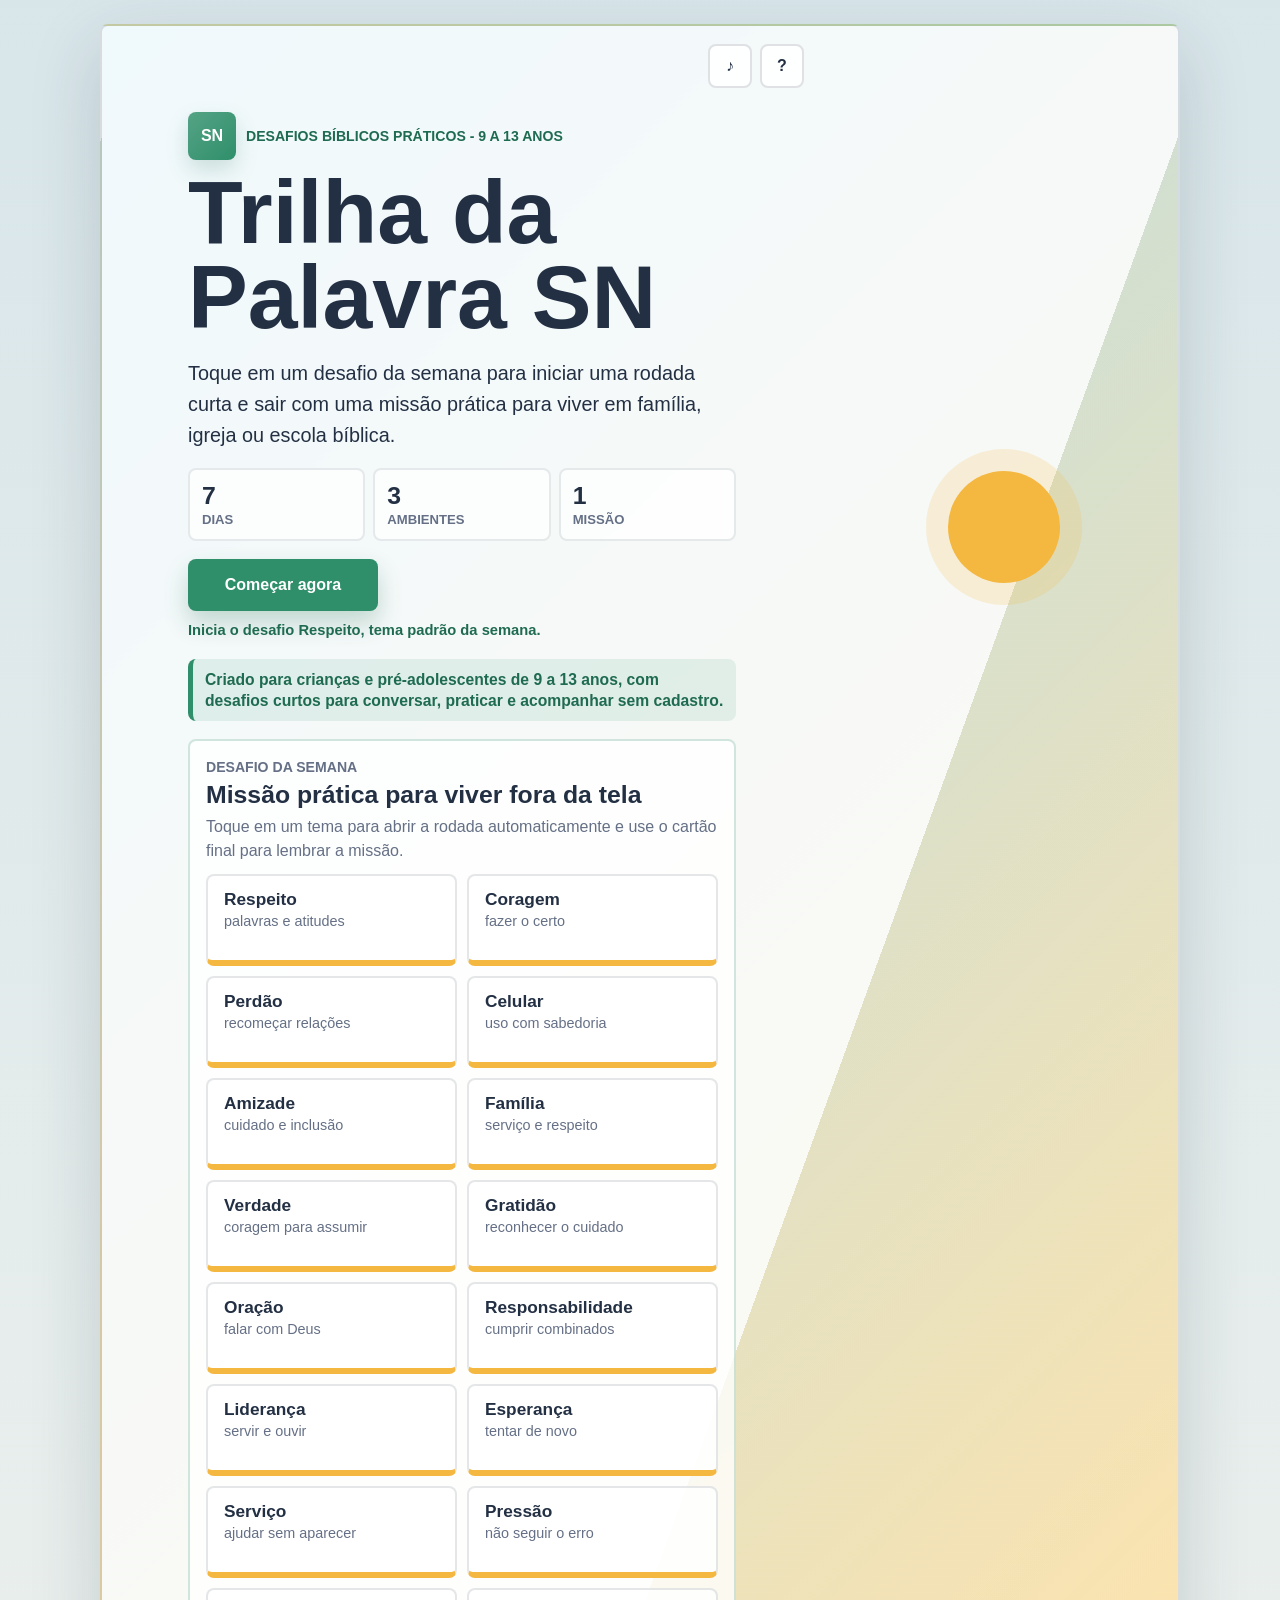
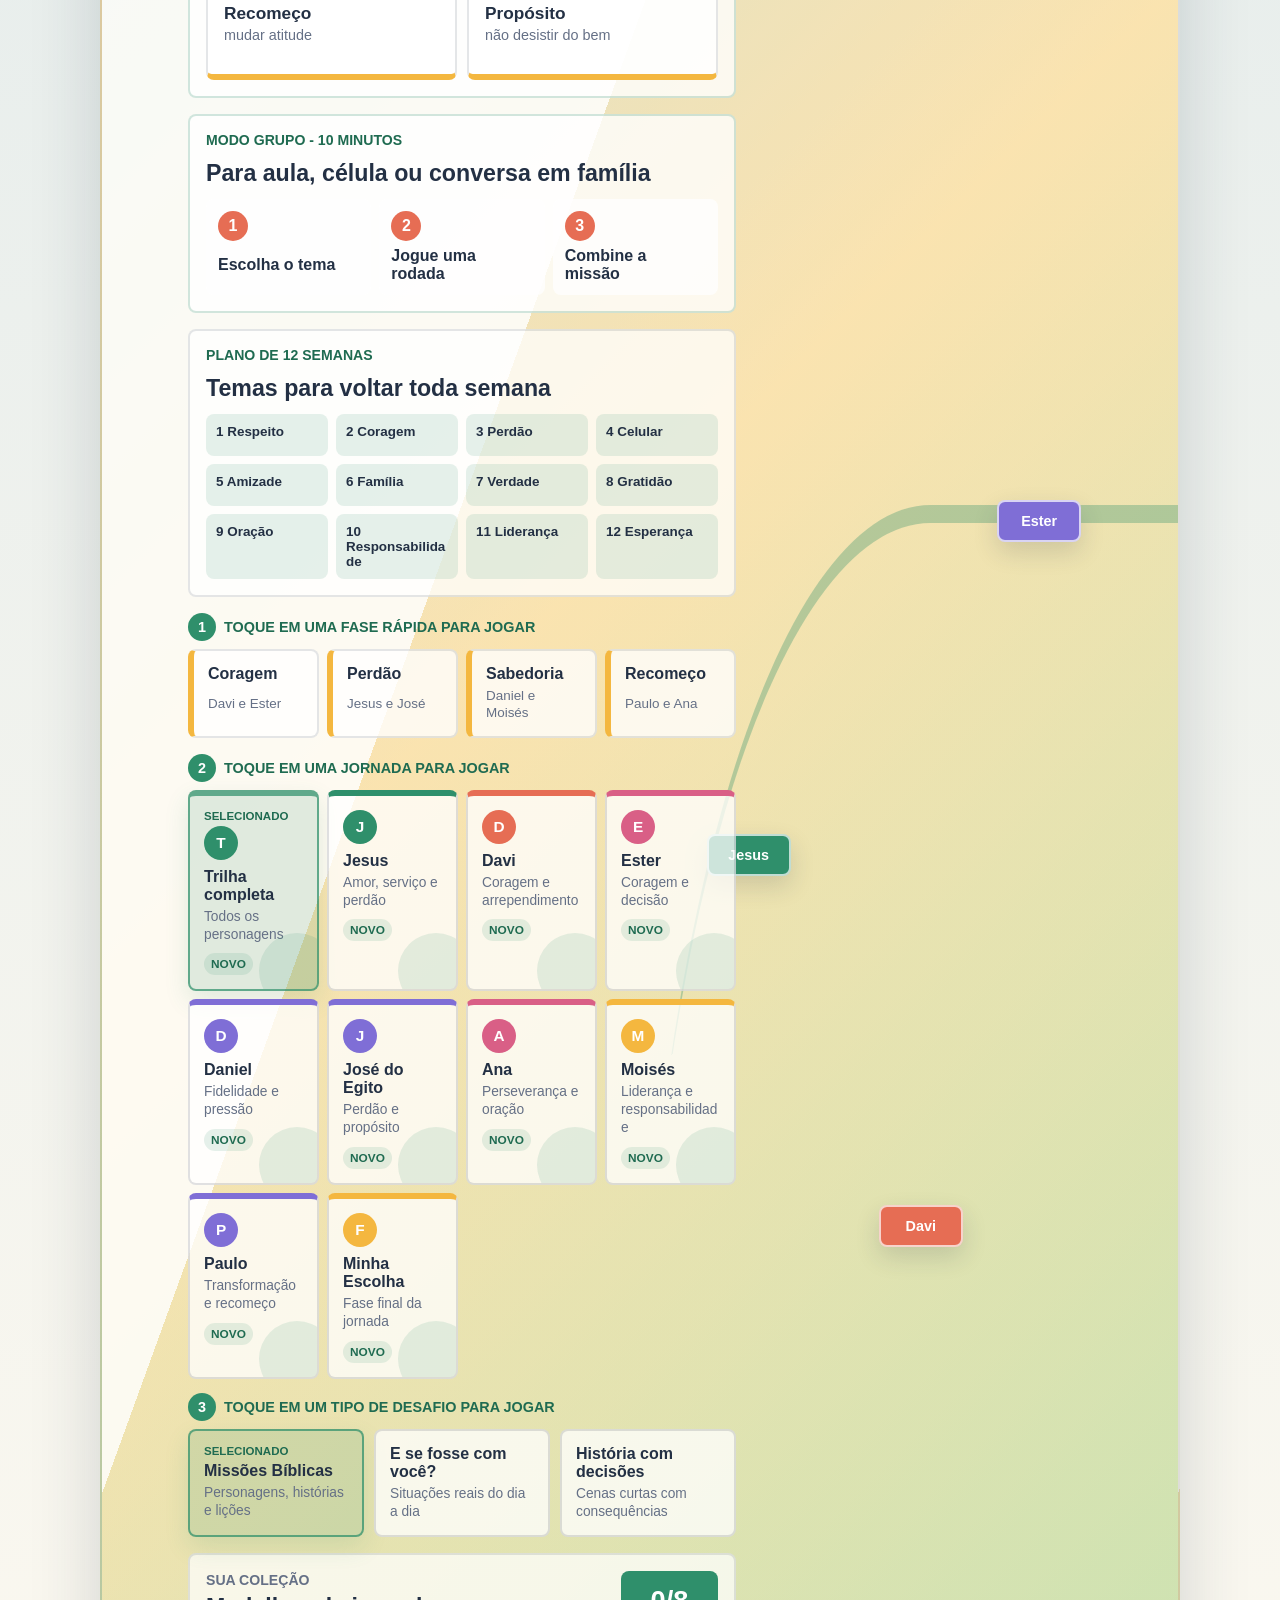
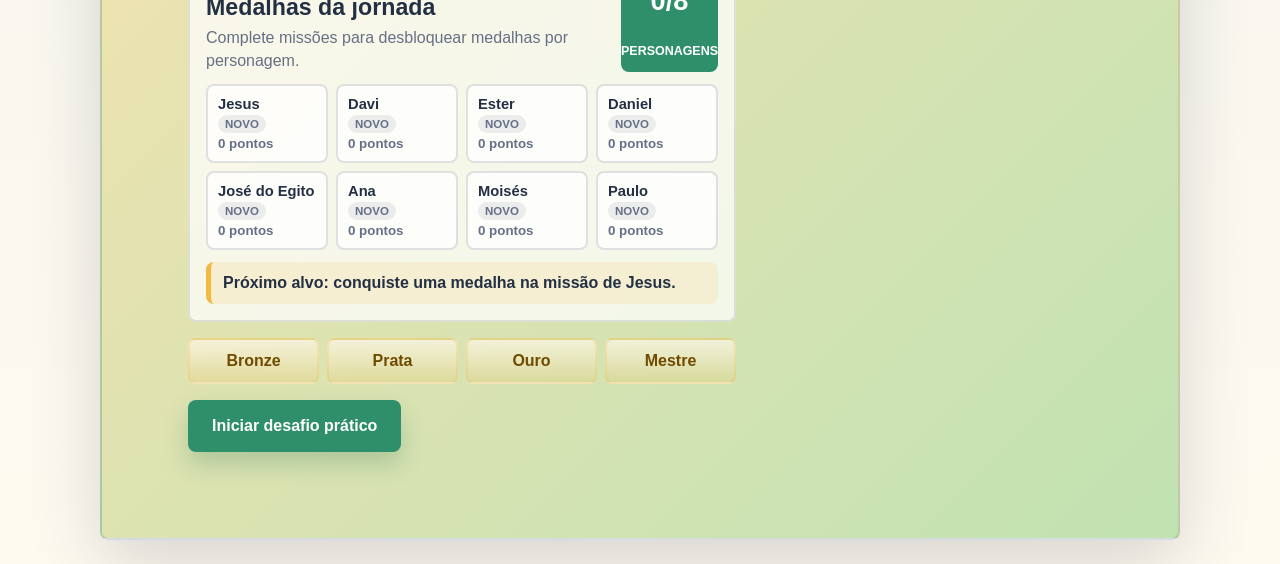
==== commit e8cbea5a: "Reforca largura minima dos cards semanais" ====
--- a/index.html
+++ b/index.html
@@ -7,7 +7,7 @@
     <meta http-equiv="Pragma" content="no-cache" />
     <meta http-equiv="Expires" content="0" />
     <title>Trilha da Palavra SN</title>
-    <link rel="stylesheet" href="styles.css" />
+    <link rel="stylesheet" href="styles.css?v=20260507-content-first" />
   </head>
   <body>
     <main class="app">
--- a/styles.css
+++ b/styles.css
@@ -420,15 +420,18 @@
 
 .weekly-actions {
   display: grid;
-  grid-template-columns: repeat(5, minmax(0, 1fr));
-  gap: 8px;
+  grid-template-columns: repeat(auto-fit, minmax(min(210px, 100%), 1fr));
+  gap: 10px;
+  align-items: stretch;
 }
 
 .weekly-card {
   display: grid;
   gap: 4px;
-  min-height: 78px;
-  padding: 14px;
+  min-width: 0;
+  min-height: 92px;
+  align-content: start;
+  padding: 14px 16px;
   border: 2px solid rgba(35, 48, 68, 0.12);
   border-bottom: 6px solid var(--gold);
   border-radius: 8px;
@@ -439,12 +442,23 @@
 }
 
 .weekly-card strong {
-  font-size: 1rem;
+  max-width: 100%;
+  overflow-wrap: anywhere;
+  word-break: normal;
+  hyphens: auto;
+  font-size: clamp(0.92rem, 1.5vw, 1.08rem);
+  line-height: 1.12;
+  text-wrap: balance;
 }
 
 .weekly-card span {
+  max-width: 100%;
   color: var(--muted);
-  font-size: 0.84rem;
+  overflow-wrap: anywhere;
+  word-break: normal;
+  hyphens: auto;
+  font-size: clamp(0.8rem, 1.25vw, 0.9rem);
+  line-height: 1.22;
 }
 
 .weekly-card.active {
@@ -1500,7 +1514,6 @@
   }
 
   .phase-track,
-  .weekly-actions,
   .group-steps,
   .calendar-grid,
   .reward-preview {
@@ -1628,7 +1641,6 @@
   .mode-picker,
   .mission-map,
   .phase-track,
-  .weekly-actions,
   .group-steps,
   .calendar-grid,
   .hero-stats,
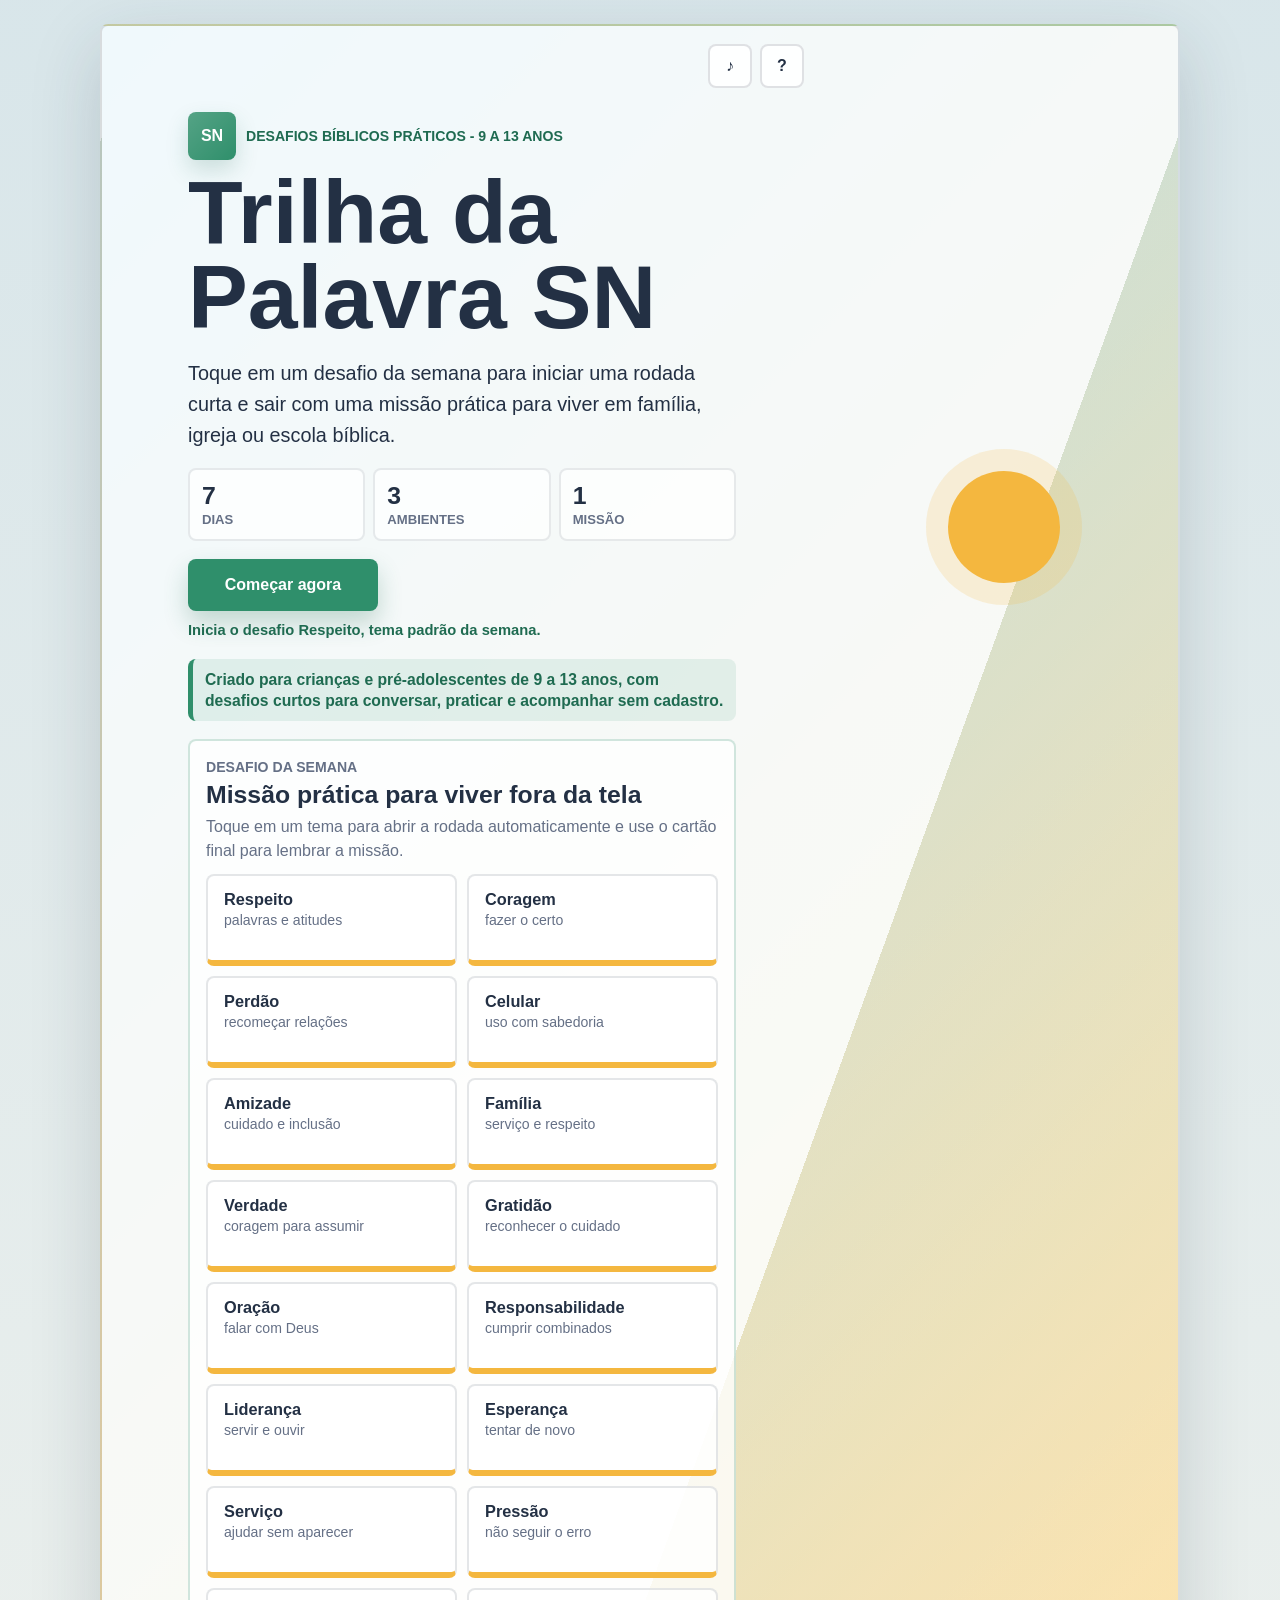
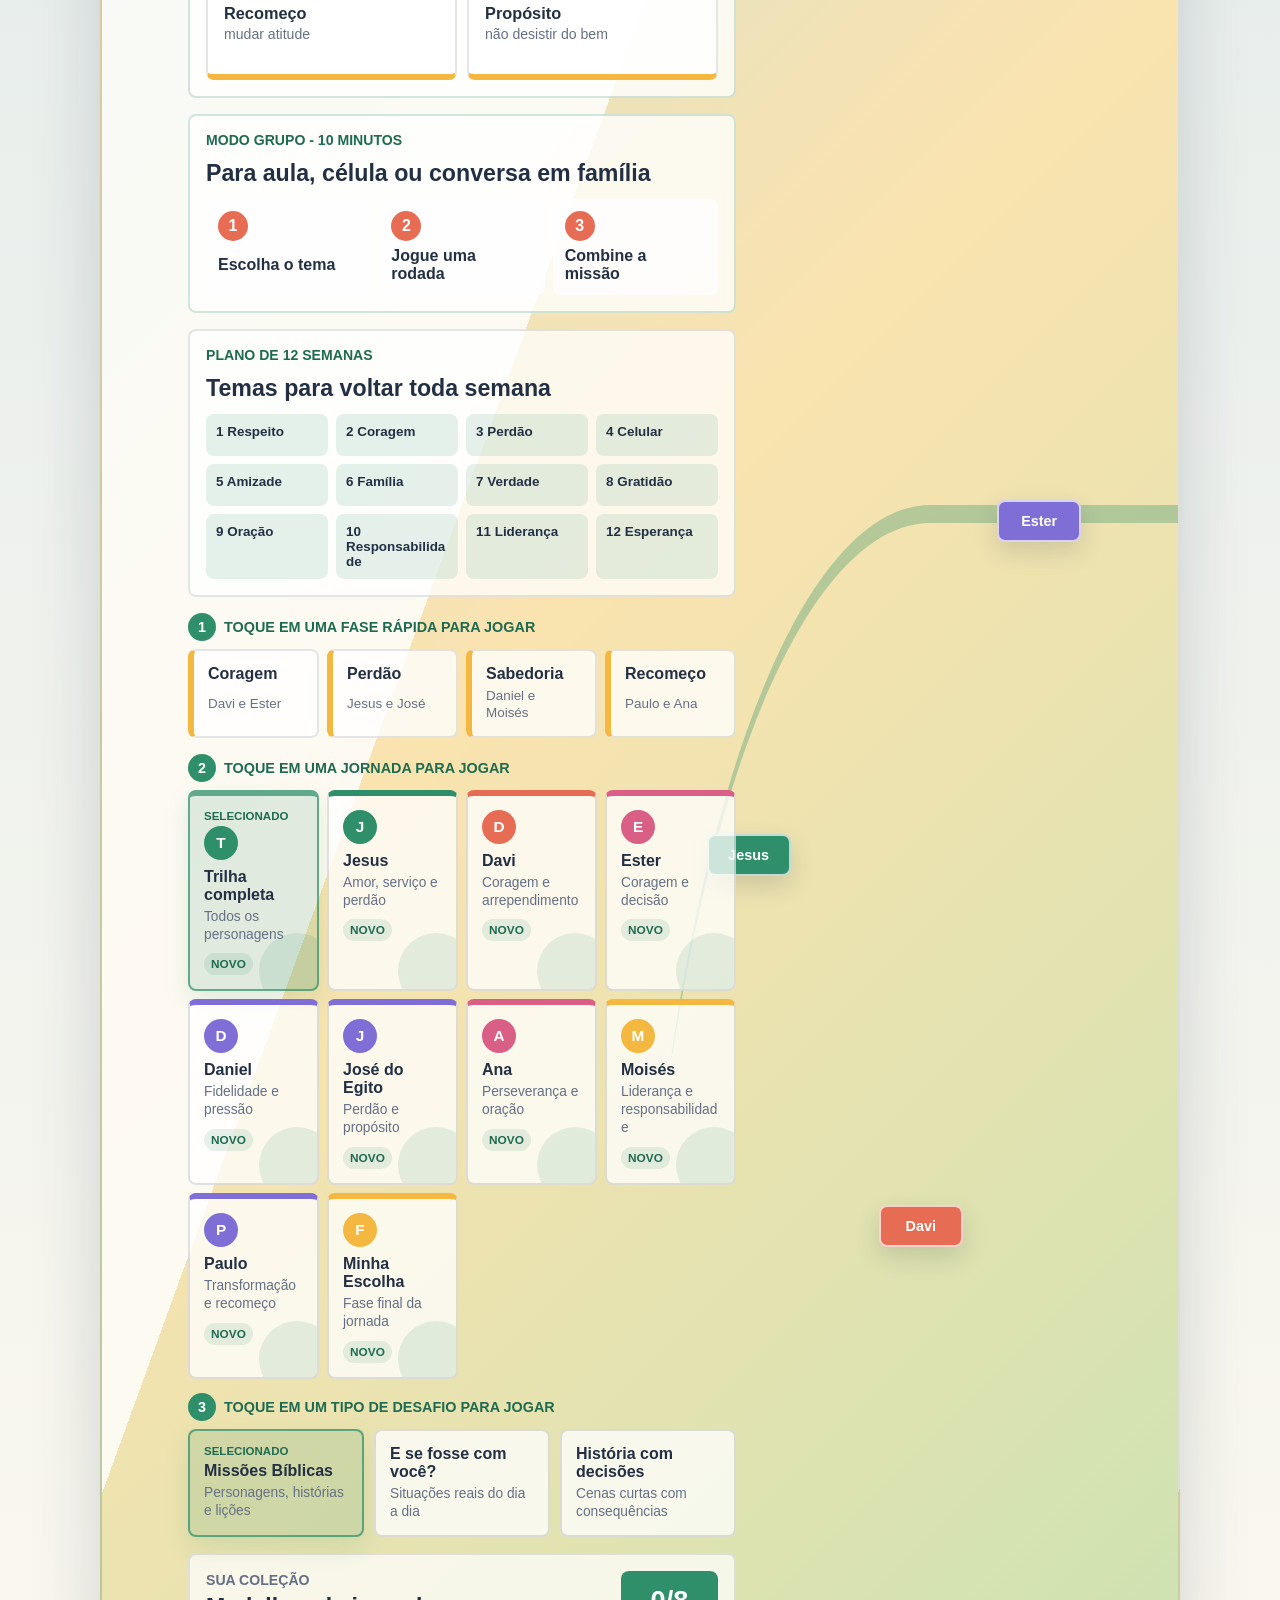
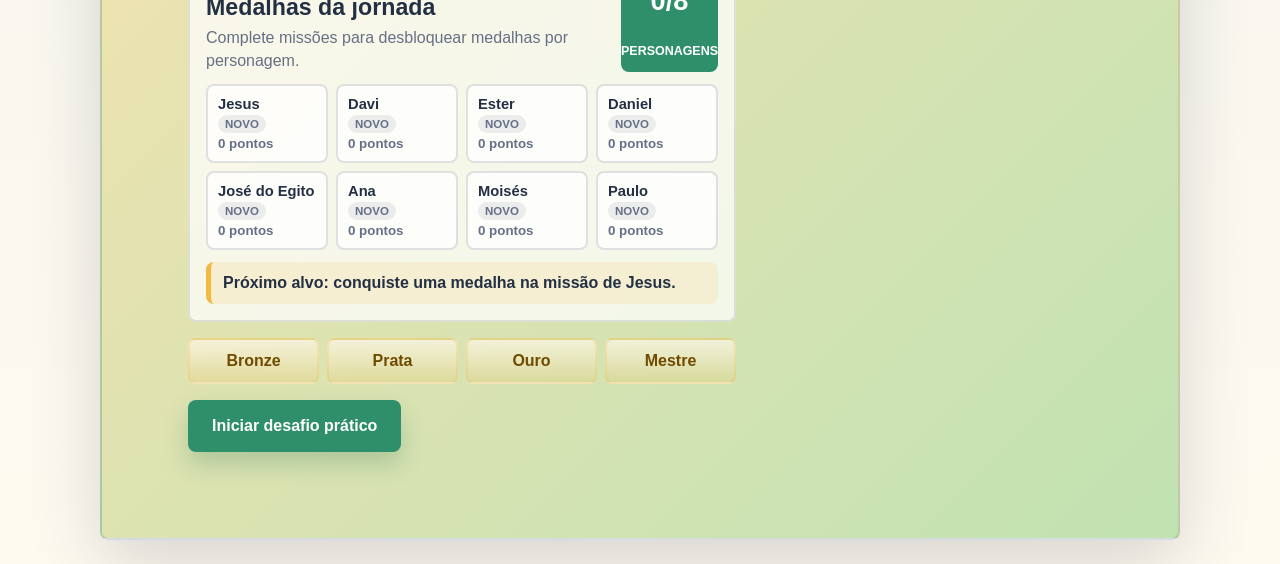
==== commit 4f3c1bd2: "Corrige cards semanais em telas estreitas" ====
--- a/index.html
+++ b/index.html
@@ -7,7 +7,7 @@
     <meta http-equiv="Pragma" content="no-cache" />
     <meta http-equiv="Expires" content="0" />
     <title>Trilha da Palavra SN</title>
-    <link rel="stylesheet" href="styles.css?v=20260507-content-first" />
+    <link rel="stylesheet" href="styles.css?v=20260507-content-first-mobile" />
   </head>
   <body>
     <main class="app">
--- a/styles.css
+++ b/styles.css
@@ -442,22 +442,26 @@
 }
 
 .weekly-card strong {
+  display: block;
   max-width: 100%;
   overflow-wrap: anywhere;
-  word-break: normal;
+  word-break: break-word;
   hyphens: auto;
-  font-size: clamp(0.92rem, 1.5vw, 1.08rem);
+  white-space: normal;
+  font-size: clamp(0.82rem, 1.5vw, 1.02rem);
   line-height: 1.12;
   text-wrap: balance;
 }
 
 .weekly-card span {
+  display: block;
   max-width: 100%;
   color: var(--muted);
   overflow-wrap: anywhere;
-  word-break: normal;
+  word-break: break-word;
   hyphens: auto;
-  font-size: clamp(0.8rem, 1.25vw, 0.9rem);
+  white-space: normal;
+  font-size: clamp(0.76rem, 1.25vw, 0.88rem);
   line-height: 1.22;
 }
 
@@ -1656,6 +1660,16 @@
     gap: 8px;
   }
 
+  .weekly-actions {
+    grid-template-columns: 1fr;
+  }
+
+  .weekly-card {
+    width: 100%;
+    min-height: 86px;
+    padding: 13px 14px;
+  }
+
   .topbar h2 {
     font-size: 1.12rem;
     line-height: 1.18;
@@ -1779,6 +1793,28 @@
   .next-button {
     width: 100%;
     margin-top: 10px;
+  }
+}
+
+@media (max-width: 430px) {
+  .weekly-panel h2 {
+    font-size: 1.28rem;
+    line-height: 1.12;
+  }
+
+  .weekly-panel p {
+    font-size: 0.92rem;
+    line-height: 1.35;
+  }
+
+  .weekly-card strong {
+    font-size: 0.88rem;
+    line-height: 1.08;
+  }
+
+  .weekly-card span {
+    font-size: 0.82rem;
+    line-height: 1.16;
   }
 }
 
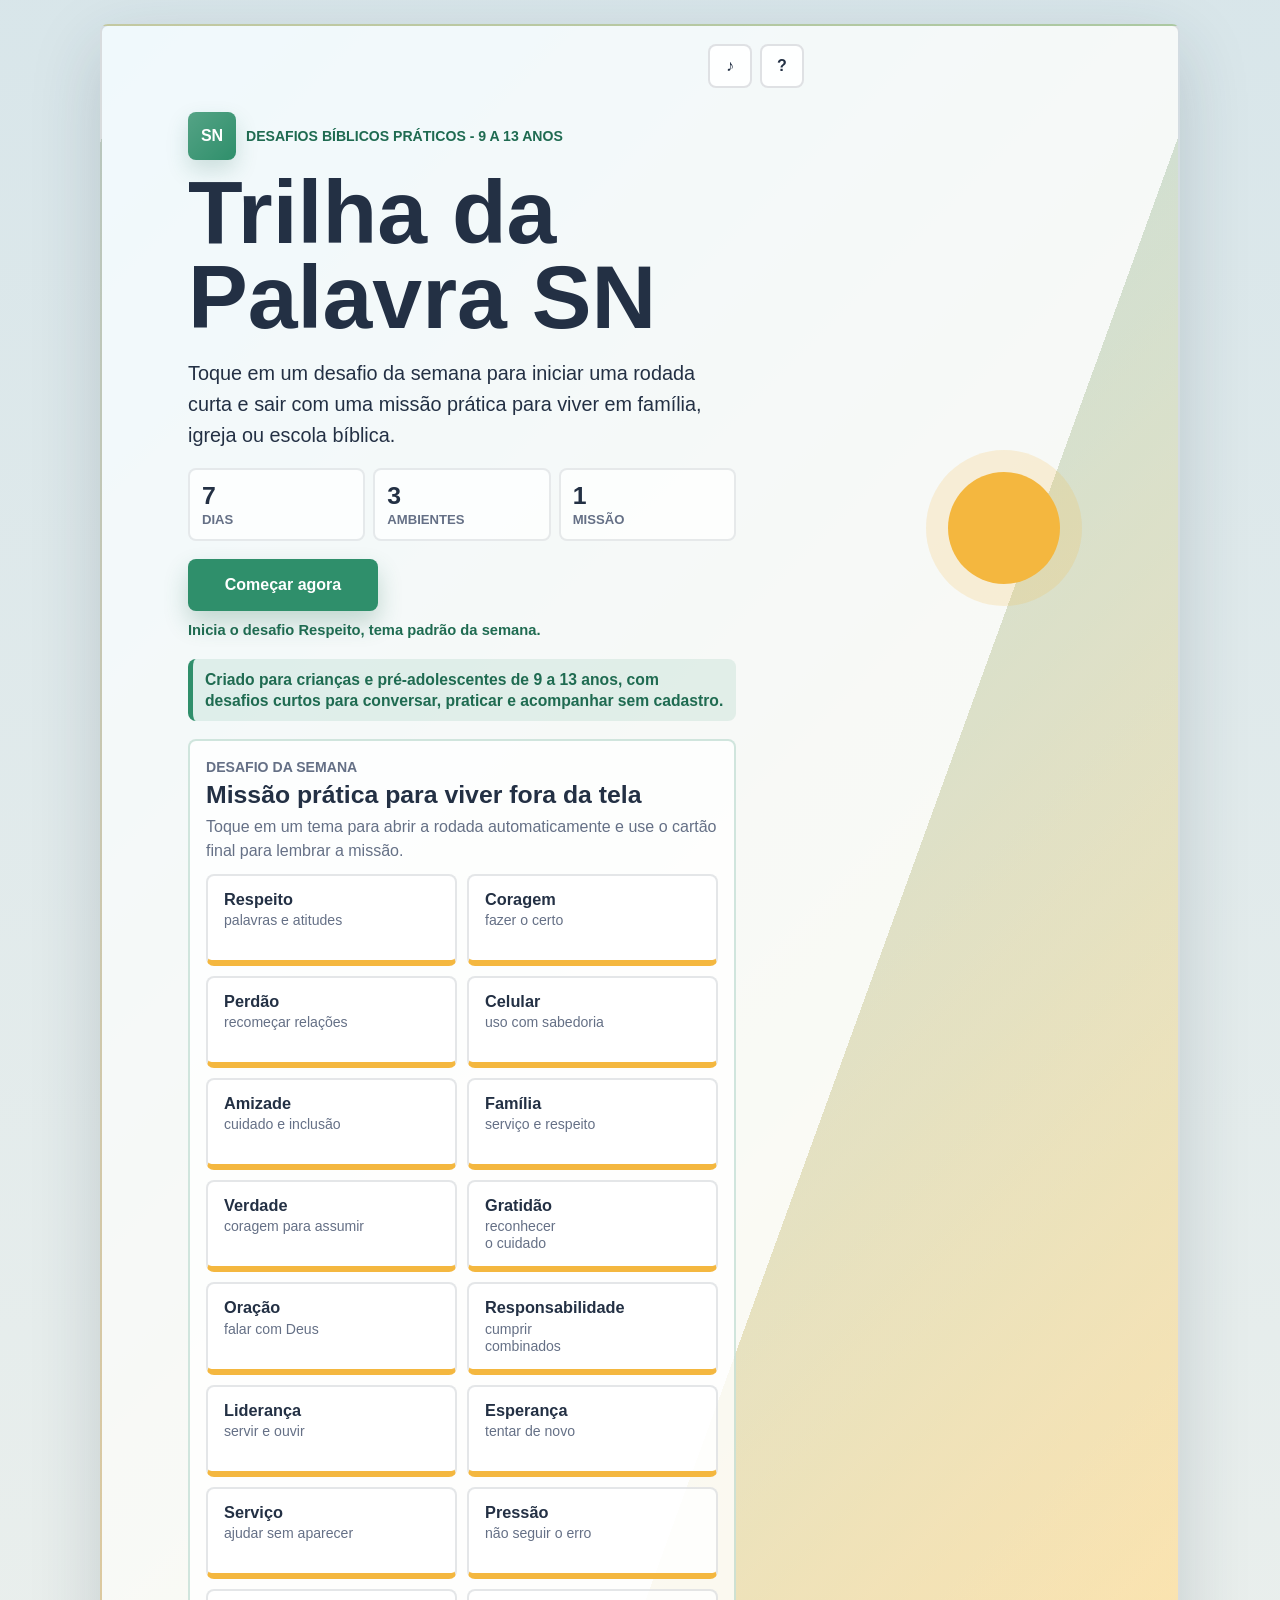
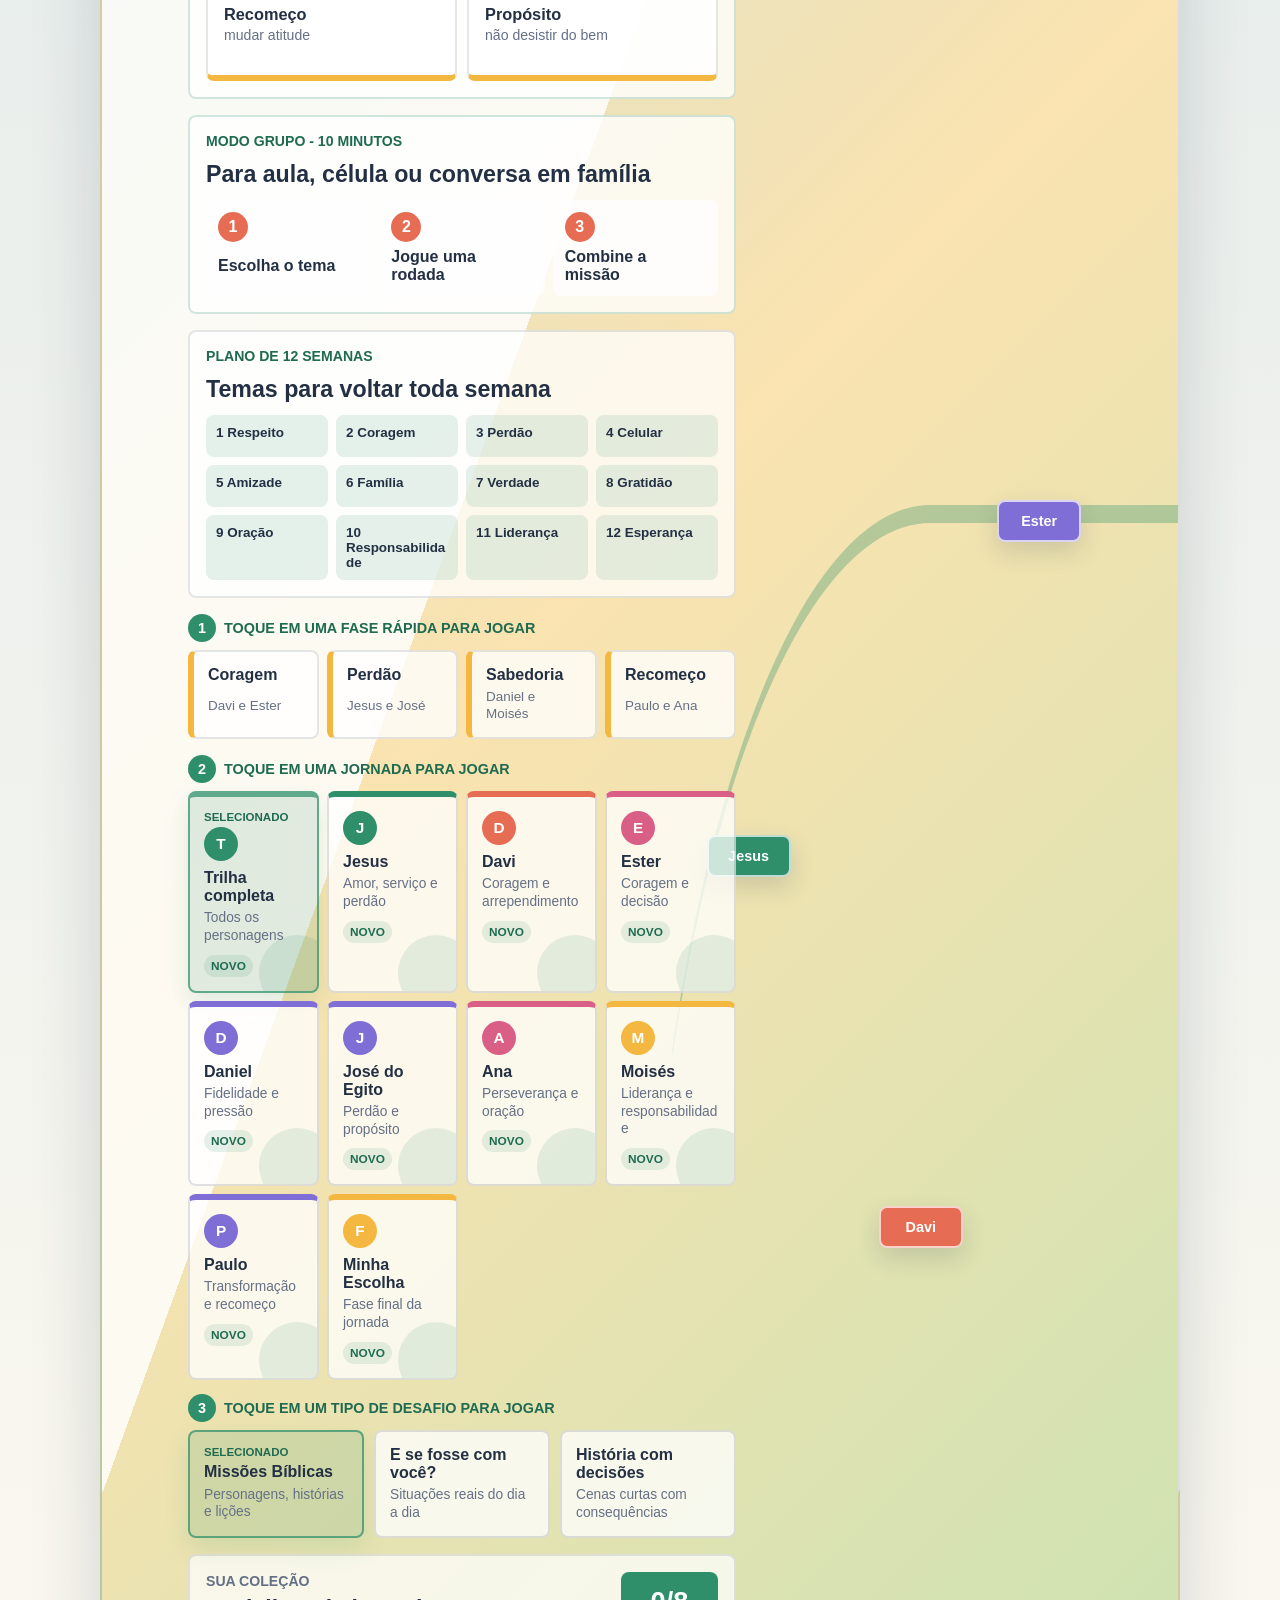
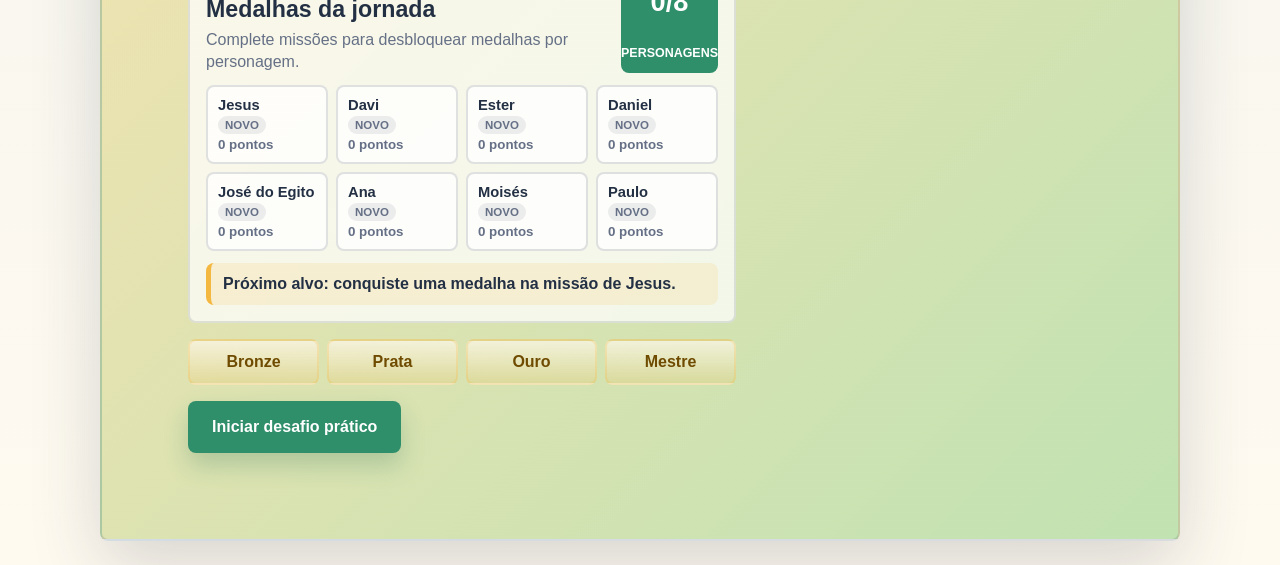
==== commit 893009b2: "Aplica quebra estrutural nos cards semanais" ====
--- a/index.html
+++ b/index.html
@@ -7,7 +7,7 @@
     <meta http-equiv="Pragma" content="no-cache" />
     <meta http-equiv="Expires" content="0" />
     <title>Trilha da Palavra SN</title>
-    <link rel="stylesheet" href="styles.css?v=20260507-content-first-mobile" />
+    <link rel="stylesheet" href="styles.css?v=20260507-card-hard-fix" />
   </head>
   <body>
     <main class="app">
@@ -68,9 +68,9 @@
               <button class="weekly-card" type="button" data-weekly="amizade"><strong>Amizade</strong><span>cuidado e inclusão</span></button>
               <button class="weekly-card" type="button" data-weekly="familia"><strong>Família</strong><span>serviço e respeito</span></button>
               <button class="weekly-card" type="button" data-weekly="verdade"><strong>Verdade</strong><span>coragem para assumir</span></button>
-              <button class="weekly-card" type="button" data-weekly="gratidao"><strong>Gratidão</strong><span>reconhecer o cuidado</span></button>
+              <button class="weekly-card" type="button" data-weekly="gratidao"><strong>Gratidão</strong><span>reconhecer<br>o cuidado</span></button>
               <button class="weekly-card" type="button" data-weekly="oracao"><strong>Oração</strong><span>falar com Deus</span></button>
-              <button class="weekly-card" type="button" data-weekly="responsabilidade"><strong>Responsabilidade</strong><span>cumprir combinados</span></button>
+              <button class="weekly-card" type="button" data-weekly="responsabilidade"><strong>Responsa<wbr>bilidade</strong><span>cumprir<br>combinados</span></button>
               <button class="weekly-card" type="button" data-weekly="lideranca"><strong>Liderança</strong><span>servir e ouvir</span></button>
               <button class="weekly-card" type="button" data-weekly="esperanca"><strong>Esperança</strong><span>tentar de novo</span></button>
               <button class="weekly-card" type="button" data-weekly="servico"><strong>Serviço</strong><span>ajudar sem aparecer</span></button>
--- a/styles.css
+++ b/styles.css
@@ -432,6 +432,7 @@
   min-height: 92px;
   align-content: start;
   padding: 14px 16px;
+  overflow: hidden;
   border: 2px solid rgba(35, 48, 68, 0.12);
   border-bottom: 6px solid var(--gold);
   border-radius: 8px;
@@ -443,6 +444,7 @@
 
 .weekly-card strong {
   display: block;
+  min-width: 0;
   max-width: 100%;
   overflow-wrap: anywhere;
   word-break: break-word;
@@ -455,6 +457,7 @@
 
 .weekly-card span {
   display: block;
+  min-width: 0;
   max-width: 100%;
   color: var(--muted);
   overflow-wrap: anywhere;
